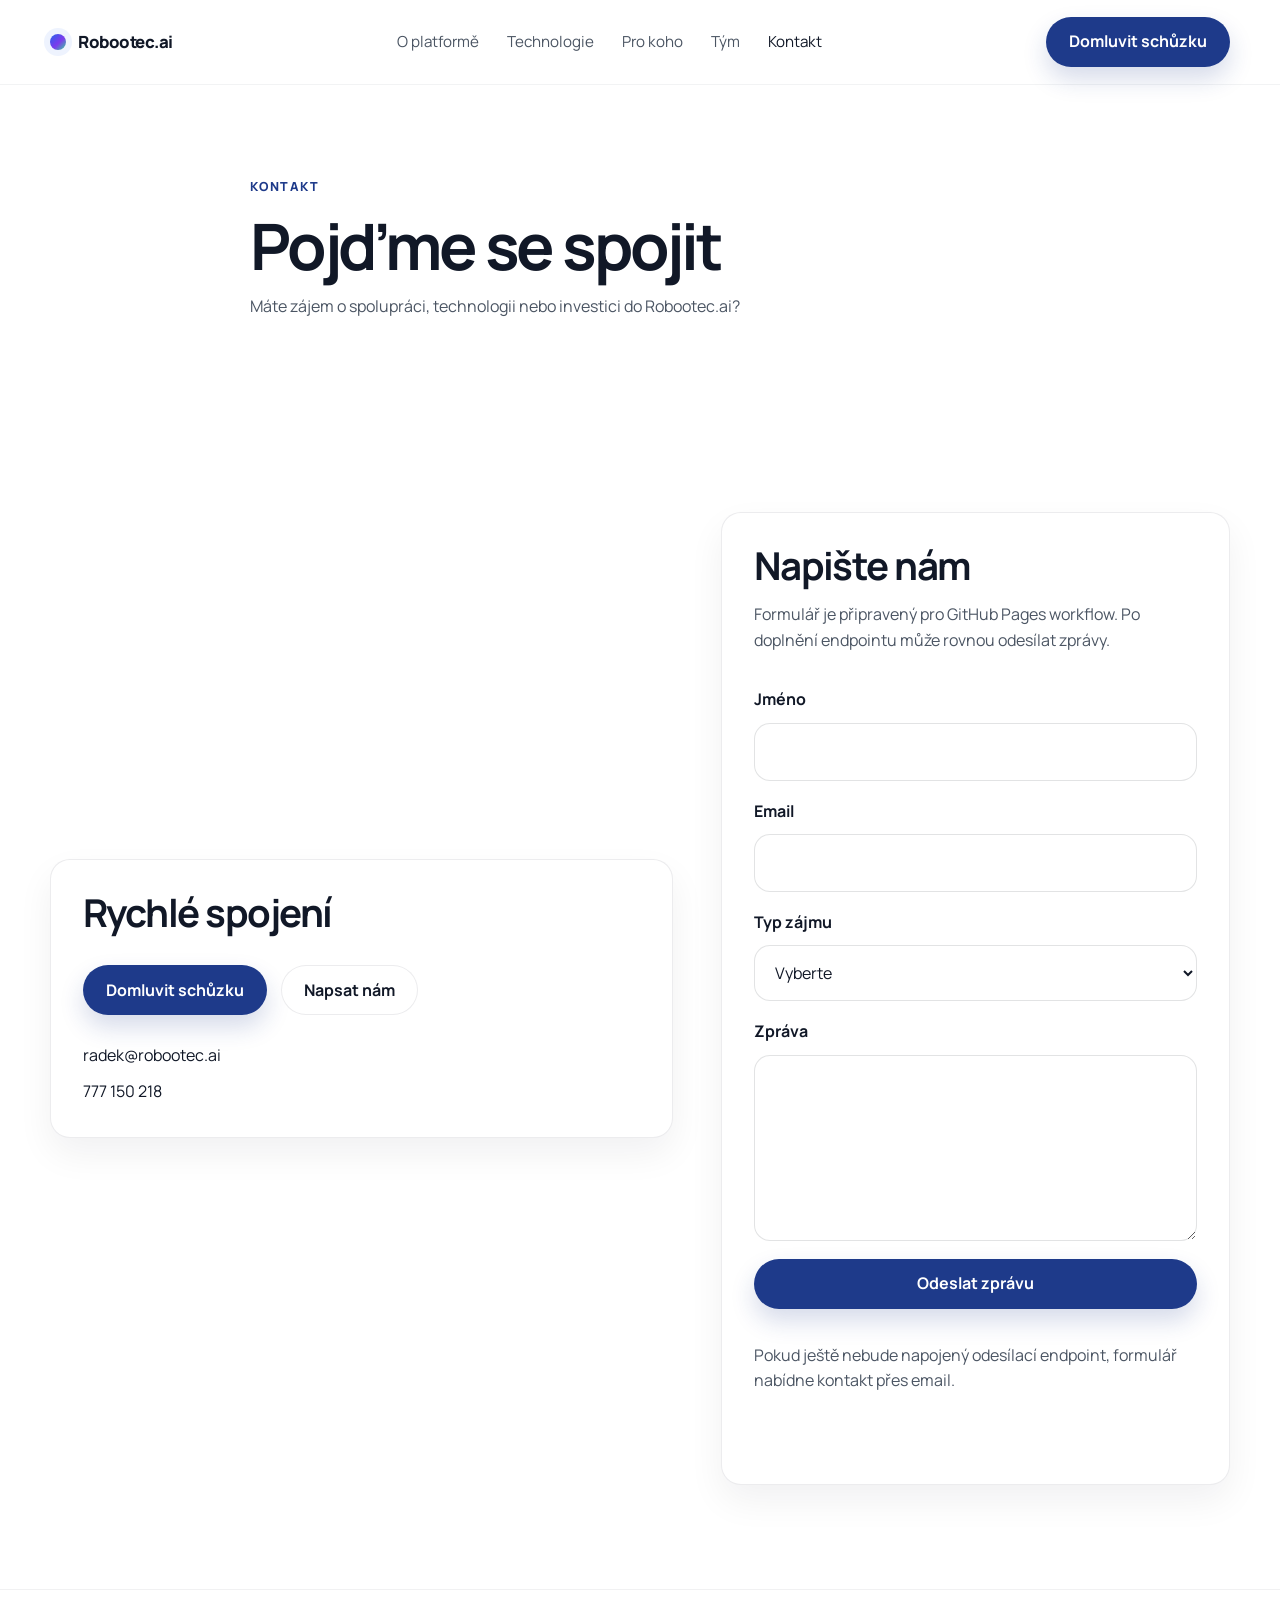
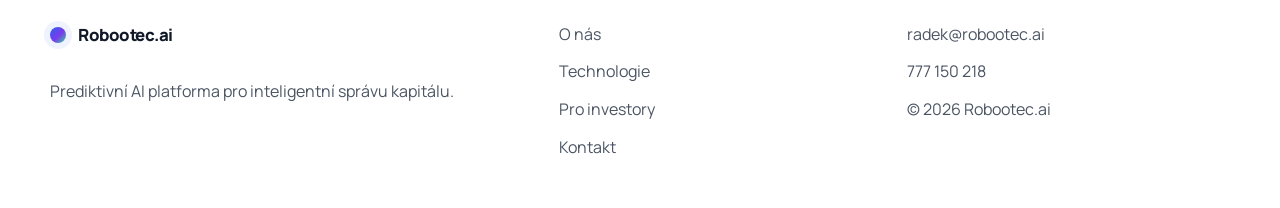
==== kontakt.html @ faa9455d "Build initial Robootec.ai static website" ====
<!doctype html>
<html lang="cs">
<head>
  <meta charset="utf-8">
  <meta name="viewport" content="width=device-width, initial-scale=1">
  <title>Kontakt | Robootec.ai</title>
  <meta name="description" content="Spojte se s týmem Robootec.ai ohledně spolupráce, technologie nebo investiční příležitosti.">
  <link rel="preconnect" href="https://fonts.googleapis.com">
  <link rel="preconnect" href="https://fonts.gstatic.com" crossorigin>
  <link href="https://fonts.googleapis.com/css2?family=Manrope:wght@400;500;600;700;800&display=swap" rel="stylesheet">
  <link rel="stylesheet" href="styles.css">
</head>
<body data-page="contact">
  <header class="site-header">
    <div class="container nav-shell">
      <a class="logo" href="index.html" aria-label="Robootec.ai domů">
        <span class="logo-mark"></span>
        <span class="logo-text">Robootec.ai</span>
      </a>
      <button class="nav-toggle" type="button" aria-expanded="false" aria-controls="site-nav">
        <span></span>
        <span></span>
      </button>
      <nav id="site-nav" class="site-nav">
        <a href="index.html#platforma">O platformě</a>
        <a href="technologie.html">Technologie</a>
        <a href="index.html#pro-koho">Pro koho</a>
        <a href="o-nas.html">Tým</a>
        <a href="kontakt.html">Kontakt</a>
      </nav>
      <a class="button button-primary nav-cta" href="kontakt.html">Domluvit schůzku</a>
    </div>
  </header>

  <main>
    <section class="page-hero section">
      <div class="container narrow reveal">
        <span class="eyebrow">Kontakt</span>
        <h1>Pojďme se spojit</h1>
        <p>Máte zájem o spolupráci, technologii nebo investici do Robootec.ai?</p>
      </div>
    </section>

    <section class="section">
      <div class="container contact-layout">
        <div class="contact-side reveal">
          <div class="contact-panel">
            <h2>Rychlé spojení</h2>
            <div class="contact-actions">
              <a class="button button-primary" href="https://calendly.com" target="_blank" rel="noreferrer">Domluvit schůzku</a>
              <a class="button button-secondary" href="#contact-form">Napsat nám</a>
            </div>
            <div class="contact-details">
              <a href="mailto:radek@robootec.ai">radek@robootec.ai</a>
              <a href="tel:+420777150218">777 150 218</a>
            </div>
          </div>
        </div>
        <div class="contact-form-wrap reveal reveal-delay-1">
          <form id="contact-form" class="contact-form" data-form-endpoint="" novalidate>
            <div class="form-header">
              <h2>Napište nám</h2>
              <p>Formulář je připravený pro GitHub Pages workflow. Po doplnění endpointu může rovnou odesílat zprávy.</p>
            </div>
            <label>
              <span>Jméno</span>
              <input type="text" name="name" autocomplete="name" required>
            </label>
            <label>
              <span>Email</span>
              <input type="email" name="email" autocomplete="email" required>
            </label>
            <label>
              <span>Typ zájmu</span>
              <select name="interest" required>
                <option value="">Vyberte</option>
                <option>Investor</option>
                <option>Partnerství</option>
                <option>Technologie</option>
                <option>Jiné</option>
              </select>
            </label>
            <label>
              <span>Zpráva</span>
              <textarea name="message" rows="6" required></textarea>
            </label>
            <button class="button button-primary button-full" type="submit">Odeslat zprávu</button>
            <p class="form-note">Pokud ještě nebude napojený odesílací endpoint, formulář nabídne kontakt přes email.</p>
            <p class="form-status" aria-live="polite"></p>
          </form>
        </div>
      </div>
    </section>
  </main>

  <footer class="site-footer">
    <div class="container footer-shell">
      <div>
        <a class="logo footer-logo" href="index.html">
          <span class="logo-mark"></span>
          <span class="logo-text">Robootec.ai</span>
        </a>
        <p class="footer-copy">Prediktivní AI platforma pro inteligentní správu kapitálu.</p>
      </div>
      <div class="footer-links">
        <a href="o-nas.html">O nás</a>
        <a href="technologie.html">Technologie</a>
        <a href="pro-investory.html">Pro investory</a>
        <a href="kontakt.html">Kontakt</a>
      </div>
      <div class="footer-contact">
        <a href="mailto:radek@robootec.ai">radek@robootec.ai</a>
        <a href="tel:+420777150218">777 150 218</a>
        <span>&copy; 2026 Robootec.ai</span>
      </div>
    </div>
  </footer>

  <script src="script.js"></script>
</body>
</html>
---- styles.css ----
:root {
  --background: #ffffff;
  --surface: #f5f7fa;
  --surface-strong: #eef2ff;
  --text: #111827;
  --muted: #4b5563;
  --line: rgba(17, 24, 39, 0.08);
  --line-strong: rgba(30, 58, 138, 0.18);
  --primary: #1e3a8a;
  --accent: linear-gradient(135deg, #2563eb 0%, #7c3aed 55%, #34d399 100%);
  --shadow-soft: 0 24px 60px rgba(15, 23, 42, 0.08);
  --shadow-card: 0 16px 36px rgba(15, 23, 42, 0.06);
  --radius-lg: 28px;
  --radius-md: 20px;
  --radius-sm: 14px;
  --container: 1180px;
  --nav-height: 84px;
}

*,
*::before,
*::after {
  box-sizing: border-box;
}

html {
  scroll-behavior: smooth;
}

body {
  margin: 0;
  font-family: "Manrope", sans-serif;
  color: var(--text);
  background: var(--background);
  line-height: 1.6;
}

img {
  max-width: 100%;
  display: block;
}

a {
  color: inherit;
  text-decoration: none;
}

button,
input,
select,
textarea {
  font: inherit;
}

main {
  overflow: clip;
}

.container {
  width: min(calc(100% - 40px), var(--container));
  margin: 0 auto;
}

.narrow {
  max-width: 780px;
}

.section {
  padding: 104px 0;
}

.section-muted {
  background: var(--surface);
}

.section-lined {
  position: relative;
}

.section-lined::before {
  content: "";
  position: absolute;
  inset: 48px 0 auto;
  height: 1px;
  background: linear-gradient(90deg, transparent, rgba(37, 99, 235, 0.2), transparent);
}

.site-header {
  position: sticky;
  top: 0;
  z-index: 40;
  background: rgba(255, 255, 255, 0.9);
  backdrop-filter: blur(14px);
  border-bottom: 1px solid rgba(17, 24, 39, 0.05);
}

.nav-shell {
  min-height: var(--nav-height);
  display: flex;
  align-items: center;
  justify-content: space-between;
  gap: 24px;
}

.logo {
  display: inline-flex;
  align-items: center;
  gap: 12px;
  font-weight: 800;
  letter-spacing: -0.03em;
}

.logo-mark {
  width: 16px;
  height: 16px;
  border-radius: 999px;
  background: var(--accent);
  box-shadow: 0 0 0 6px rgba(37, 99, 235, 0.08);
}

.logo-text {
  font-size: 1.05rem;
}

.site-nav {
  display: flex;
  align-items: center;
  gap: 28px;
}

.site-nav a {
  font-size: 0.95rem;
  color: var(--muted);
  transition: color 180ms ease;
}

.site-nav a:hover,
.site-nav a:focus-visible,
body[data-page="about"] .site-nav a[href="o-nas.html"],
body[data-page="technology"] .site-nav a[href="technologie.html"],
body[data-page="contact"] .site-nav a[href="kontakt.html"] {
  color: var(--text);
}

.nav-toggle {
  display: none;
  width: 48px;
  height: 48px;
  border: 1px solid var(--line);
  border-radius: 16px;
  background: #fff;
  padding: 0;
}

.nav-toggle span {
  display: block;
  width: 18px;
  height: 2px;
  margin: 6px auto;
  background: var(--text);
  transition: transform 180ms ease;
}

.button {
  display: inline-flex;
  align-items: center;
  justify-content: center;
  gap: 10px;
  min-height: 50px;
  padding: 0 22px;
  border-radius: 999px;
  border: 1px solid transparent;
  font-weight: 700;
  transition: transform 180ms ease, box-shadow 180ms ease, border-color 180ms ease;
}

.button:hover,
.button:focus-visible {
  transform: translateY(-1px);
}

.button-primary {
  color: #fff;
  background: var(--primary);
  box-shadow: 0 12px 24px rgba(30, 58, 138, 0.18);
}

.button-secondary {
  color: var(--text);
  background: #fff;
  border-color: var(--line);
}

.button-full {
  width: 100%;
}

.eyebrow {
  display: inline-block;
  margin-bottom: 16px;
  font-size: 0.78rem;
  font-weight: 800;
  letter-spacing: 0.12em;
  text-transform: uppercase;
  color: var(--primary);
}

.hero {
  padding-top: 72px;
}

.hero-grid,
.validation-grid,
.contact-layout {
  display: grid;
  grid-template-columns: 1.1fr 0.9fr;
  gap: 48px;
  align-items: center;
}

.hero h1,
.page-hero h1 {
  margin: 0;
  font-size: clamp(2.8rem, 5vw, 5.1rem);
  line-height: 1.02;
  letter-spacing: -0.05em;
}

.hero-text,
.page-hero p,
.section-heading p,
.footer-copy,
.cta-panel p,
.info-card p,
.pillar-card p,
.phase-card p,
.segment-card p,
.team-card p,
.story-card p,
.tech-layer p,
.contact-panel p,
.form-header p,
.form-note,
.disclaimer {
  color: var(--muted);
}

.hero-actions,
.cta-actions,
.contact-actions {
  display: flex;
  flex-wrap: wrap;
  gap: 14px;
  margin-top: 32px;
}

.hero-metrics {
  display: grid;
  grid-template-columns: repeat(3, minmax(0, 1fr));
  gap: 16px;
  margin-top: 40px;
}

.metric-card,
.info-card,
.pillar-card,
.phase-card,
.segment-card,
.team-card,
.story-card,
.tech-layer,
.contact-panel,
.contact-form,
.validation-card {
  background: #fff;
  border: 1px solid var(--line);
  border-radius: var(--radius-md);
  box-shadow: var(--shadow-card);
}

.metric-card {
  padding: 20px;
}

.metric-value {
  display: block;
  font-size: 1.8rem;
  font-weight: 800;
  letter-spacing: -0.04em;
}

.metric-label,
.label {
  font-size: 0.9rem;
  color: var(--muted);
}

.hero-visual {
  position: relative;
  min-height: 520px;
}

.dashboard-card {
  position: absolute;
  border-radius: 32px;
  background: #fff;
  border: 1px solid rgba(30, 58, 138, 0.12);
  box-shadow: var(--shadow-soft);
}

.dashboard-card-main {
  inset: 26px 90px 40px 0;
  padding: 28px;
}

.dashboard-card-side {
  right: 0;
  bottom: 22px;
  width: 230px;
  padding: 24px;
}

.dashboard-header,
.dashboard-stats {
  display: flex;
  justify-content: space-between;
  gap: 12px;
  align-items: center;
}

.dashboard-stats {
  margin-top: 24px;
}

.chip {
  display: inline-flex;
  padding: 8px 12px;
  border-radius: 999px;
  background: var(--surface);
  color: var(--muted);
  font-size: 0.8rem;
  font-weight: 700;
}

.chip-accent {
  background: rgba(37, 99, 235, 0.1);
  color: var(--primary);
}

.chart-shell,
.mini-chart {
  position: relative;
  margin-top: 28px;
  height: 260px;
  border-radius: 24px;
  background:
    linear-gradient(180deg, rgba(124, 58, 237, 0.08), rgba(255, 255, 255, 0)),
    #f8fafc;
  overflow: hidden;
}

.chart-grid,
.mini-chart::before {
  position: absolute;
  inset: 0;
  background-image:
    linear-gradient(rgba(17, 24, 39, 0.04) 1px, transparent 1px),
    linear-gradient(90deg, rgba(17, 24, 39, 0.04) 1px, transparent 1px);
  background-size: 100% 25%, 16.66% 100%;
  content: "";
}

.chart-line,
.mini-chart-line {
  position: absolute;
  left: 7%;
  right: 6%;
  bottom: 22%;
  height: 3px;
  background: linear-gradient(90deg, #2563eb 0%, #7c3aed 60%, #34d399 100%);
  transform: skewY(-14deg);
  border-radius: 999px;
  box-shadow: 0 0 0 6px rgba(124, 58, 237, 0.06);
}

.mini-stack,
.feature-list {
  margin: 18px 0 0;
  padding-left: 18px;
  color: var(--muted);
}

.section-heading {
  max-width: 760px;
  margin-bottom: 42px;
}

.section-heading h2,
.cta-panel h2,
.tech-layer h2,
.story-card h2,
.contact-panel h2,
.form-header h2 {
  margin: 0 0 14px;
  font-size: clamp(2rem, 3vw, 3.1rem);
  line-height: 1.08;
  letter-spacing: -0.04em;
}

.card-grid {
  display: grid;
  gap: 20px;
}

.card-grid-four {
  grid-template-columns: repeat(4, minmax(0, 1fr));
}

.card-grid-two,
.phase-grid,
.investor-grid {
  grid-template-columns: repeat(2, minmax(0, 1fr));
  display: grid;
  gap: 20px;
}

.phase-grid {
  grid-template-columns: repeat(3, minmax(0, 1fr));
}

.info-card,
.pillar-card,
.phase-card,
.segment-card,
.team-card,
.story-card,
.tech-layer {
  padding: 28px;
}

.icon-badge,
.phase-label,
.story-year {
  display: inline-flex;
  align-items: center;
  justify-content: center;
  min-width: 52px;
  min-height: 32px;
  padding: 0 14px;
  border-radius: 999px;
  background: rgba(30, 58, 138, 0.08);
  color: var(--primary);
  font-weight: 800;
  font-size: 0.82rem;
}

.split-section {
  display: grid;
  gap: 30px;
}

.pillar-grid,
.team-grid {
  display: grid;
  gap: 20px;
}

.pillar-grid {
  grid-template-columns: repeat(2, minmax(0, 1fr));
}

.timeline {
  display: grid;
  grid-template-columns: repeat(3, minmax(0, 1fr));
  gap: 24px;
}

.timeline-step {
  position: relative;
  padding: 30px 28px 28px;
  background: #fff;
  border: 1px solid var(--line);
  border-radius: var(--radius-md);
  box-shadow: var(--shadow-card);
}

.timeline-step::before {
  content: "";
  position: absolute;
  top: -13px;
  left: 28px;
  width: 64px;
  height: 2px;
  background: linear-gradient(90deg, #2563eb, #7c3aed);
}

.timeline-index {
  display: inline-flex;
  width: 42px;
  height: 42px;
  align-items: center;
  justify-content: center;
  border-radius: 50%;
  background: rgba(37, 99, 235, 0.1);
  color: var(--primary);
  font-weight: 800;
}

.validation-card {
  padding: 28px;
}

.mini-chart-meta {
  display: flex;
  gap: 24px;
  margin-top: 24px;
}

.avatar-placeholder {
  display: inline-flex;
  align-items: center;
  justify-content: center;
  width: 62px;
  height: 62px;
  border-radius: 20px;
  background: linear-gradient(135deg, rgba(37, 99, 235, 0.12), rgba(124, 58, 237, 0.12));
  color: var(--primary);
  font-weight: 800;
  letter-spacing: -0.03em;
}

.team-grid {
  grid-template-columns: repeat(3, minmax(0, 1fr));
}

.cta-panel {
  display: flex;
  justify-content: space-between;
  gap: 24px;
  align-items: center;
  padding: 40px;
  border-radius: 32px;
  border: 1px solid rgba(37, 99, 235, 0.12);
  background:
    radial-gradient(circle at top right, rgba(124, 58, 237, 0.12), transparent 35%),
    radial-gradient(circle at bottom left, rgba(52, 211, 153, 0.12), transparent 25%),
    #fff;
  box-shadow: var(--shadow-soft);
}

.page-hero {
  padding-top: 88px;
  padding-bottom: 72px;
}

.story-grid,
.technology-stack {
  display: grid;
  gap: 22px;
}

.contact-panel,
.contact-form {
  padding: 32px;
}

.contact-details {
  display: grid;
  gap: 10px;
  margin-top: 28px;
}

.contact-form {
  display: grid;
  gap: 18px;
}

.contact-form label {
  display: grid;
  gap: 10px;
}

.contact-form span {
  font-weight: 700;
}

.contact-form input,
.contact-form select,
.contact-form textarea {
  width: 100%;
  padding: 15px 16px;
  border-radius: 16px;
  border: 1px solid rgba(17, 24, 39, 0.12);
  background: #fff;
  color: var(--text);
}

.contact-form input:focus,
.contact-form select:focus,
.contact-form textarea:focus {
  outline: none;
  border-color: rgba(37, 99, 235, 0.4);
  box-shadow: 0 0 0 4px rgba(37, 99, 235, 0.08);
}

.form-status {
  min-height: 24px;
  margin: 0;
  font-size: 0.95rem;
}

.site-footer {
  padding: 32px 0 48px;
  border-top: 1px solid rgba(17, 24, 39, 0.06);
}

.footer-shell {
  display: grid;
  grid-template-columns: 1.2fr 0.8fr 0.8fr;
  gap: 24px;
  align-items: start;
}

.footer-links,
.footer-contact {
  display: grid;
  gap: 12px;
  color: var(--muted);
}

.footer-logo {
  margin-bottom: 14px;
}

.reveal {
  opacity: 0;
  transform: translateY(18px);
  transition: opacity 700ms ease, transform 700ms ease;
}

.reveal.in-view {
  opacity: 1;
  transform: translateY(0);
}

.reveal-delay-1 {
  transition-delay: 120ms;
}

.reveal-delay-2 {
  transition-delay: 220ms;
}

.reveal-delay-3 {
  transition-delay: 320ms;
}

@media (max-width: 1080px) {
  .hero-grid,
  .validation-grid,
  .contact-layout,
  .footer-shell,
  .cta-panel {
    grid-template-columns: 1fr;
  }

  .card-grid-four,
  .team-grid,
  .timeline,
  .phase-grid {
    grid-template-columns: repeat(2, minmax(0, 1fr));
  }

  .hero-visual {
    min-height: 440px;
  }

  .dashboard-card-main {
    inset: 20px 60px 30px 0;
  }
}

@media (max-width: 860px) {
  .site-nav,
  .nav-cta {
    display: none;
  }

  .nav-toggle {
    display: inline-block;
  }

  .site-nav.is-open {
    position: absolute;
    top: calc(100% + 10px);
    left: 20px;
    right: 20px;
    display: grid;
    gap: 14px;
    padding: 18px;
    background: rgba(255, 255, 255, 0.98);
    border: 1px solid var(--line);
    border-radius: 20px;
    box-shadow: var(--shadow-card);
  }

  .hero-metrics,
  .card-grid-two,
  .pillar-grid,
  .investor-grid {
    grid-template-columns: 1fr;
  }

  .section {
    padding: 84px 0;
  }

  .hero {
    padding-top: 46px;
  }
}

@media (max-width: 640px) {
  .container {
    width: min(calc(100% - 28px), var(--container));
  }

  .card-grid-four,
  .team-grid,
  .timeline,
  .phase-grid {
    grid-template-columns: 1fr;
  }

  .dashboard-card-main,
  .dashboard-card-side {
    position: relative;
    inset: auto;
    width: 100%;
  }

  .hero-visual {
    display: grid;
    gap: 18px;
    min-height: auto;
  }

  .dashboard-card-main {
    padding: 22px;
  }

  .chart-shell,
  .mini-chart {
    height: 220px;
  }

  .site-header {
    backdrop-filter: blur(10px);
  }

  .page-hero,
  .hero {
    padding-top: 30px;
  }
}
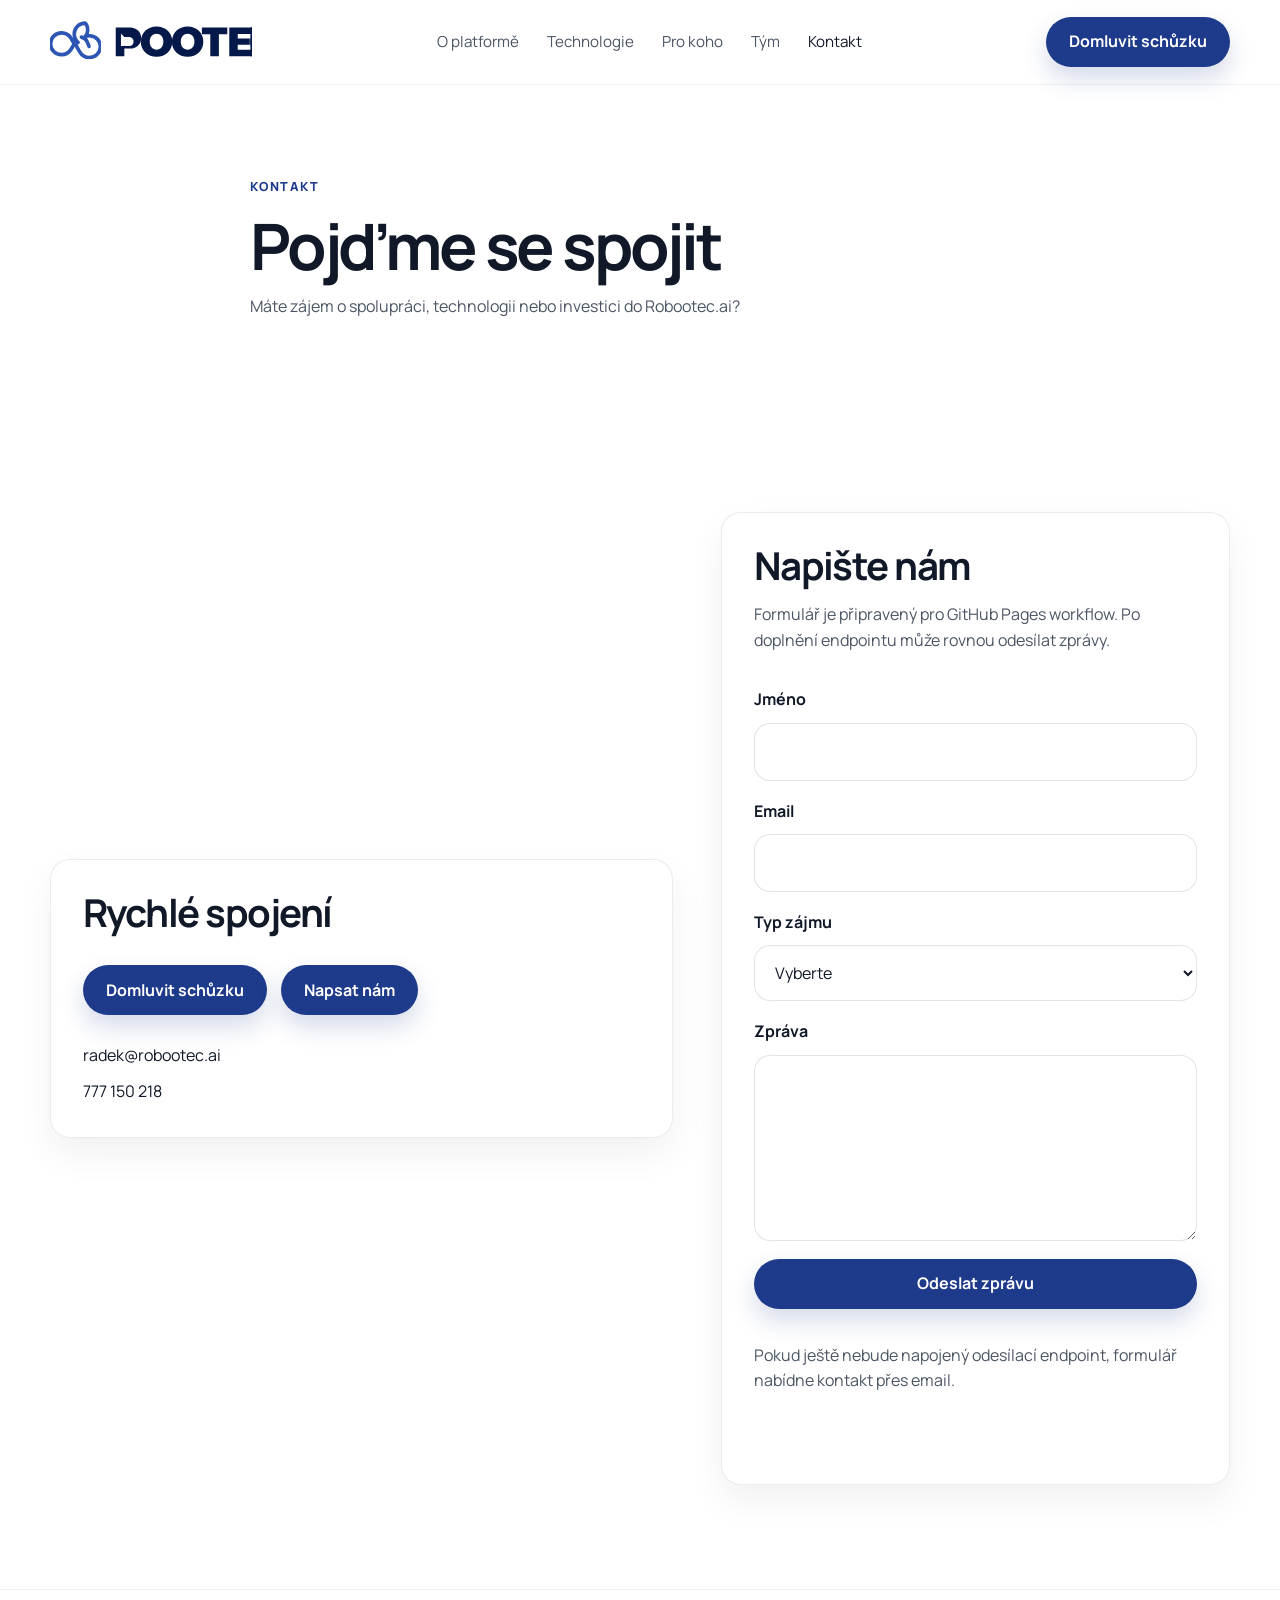
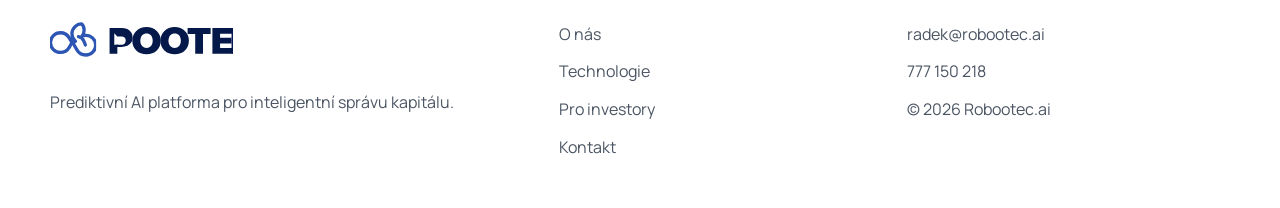
==== commit dad2a650: "Add Robootec logo and unify CTA buttons" ====
--- a/kontakt.html
+++ b/kontakt.html
@@ -14,8 +14,7 @@
   <header class="site-header">
     <div class="container nav-shell">
       <a class="logo" href="index.html" aria-label="Robootec.ai domů">
-        <span class="logo-mark"></span>
-        <span class="logo-text">Robootec.ai</span>
+        <img class="logo-image" src="assets/logo-robootec.svg" alt="Robootec.ai logo">
       </a>
       <button class="nav-toggle" type="button" aria-expanded="false" aria-controls="site-nav">
         <span></span>
@@ -97,8 +96,7 @@
     <div class="container footer-shell">
       <div>
         <a class="logo footer-logo" href="index.html">
-          <span class="logo-mark"></span>
-          <span class="logo-text">Robootec.ai</span>
+          <img class="logo-image logo-image-footer" src="assets/logo-robootec.svg" alt="Robootec.ai logo">
         </a>
         <p class="footer-copy">Prediktivní AI platforma pro inteligentní správu kapitálu.</p>
       </div>
--- a/styles.css
+++ b/styles.css
@@ -105,21 +105,16 @@
 .logo {
   display: inline-flex;
   align-items: center;
-  gap: 12px;
-  font-weight: 800;
-  letter-spacing: -0.03em;
-}
-
-.logo-mark {
-  width: 16px;
-  height: 16px;
-  border-radius: 999px;
-  background: var(--accent);
-  box-shadow: 0 0 0 6px rgba(37, 99, 235, 0.08);
-}
-
-.logo-text {
-  font-size: 1.05rem;
+  flex-shrink: 0;
+}
+
+.logo-image {
+  width: auto;
+  height: 42px;
+}
+
+.logo-image-footer {
+  height: 38px;
 }
 
 .site-nav {
@@ -186,9 +181,9 @@
 }
 
 .button-secondary {
-  color: var(--text);
-  background: #fff;
-  border-color: var(--line);
+  color: #fff;
+  background: var(--primary);
+  box-shadow: 0 12px 24px rgba(30, 58, 138, 0.18);
 }
 
 .button-full {
@@ -711,6 +706,10 @@
     grid-template-columns: 1fr;
   }
 
+  .logo-image {
+    height: 34px;
+  }
+
   .section {
     padding: 84px 0;
   }
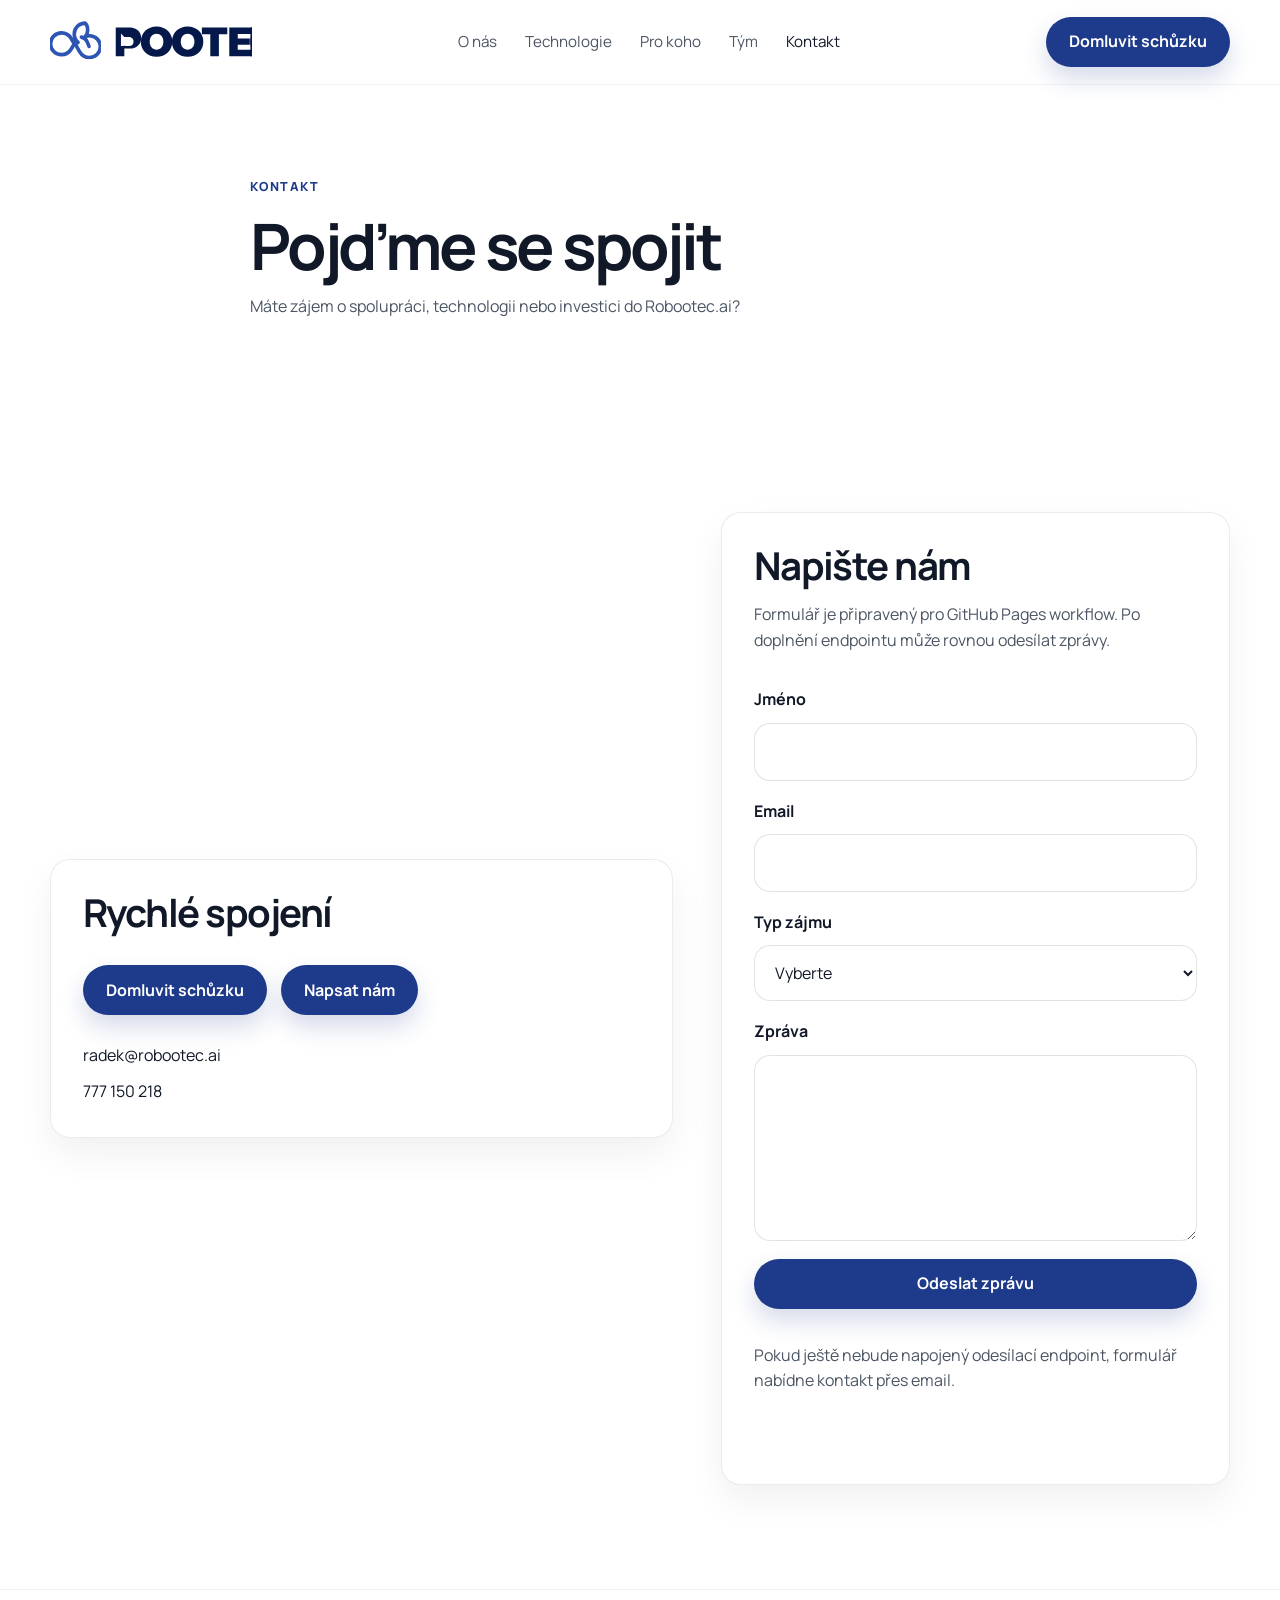
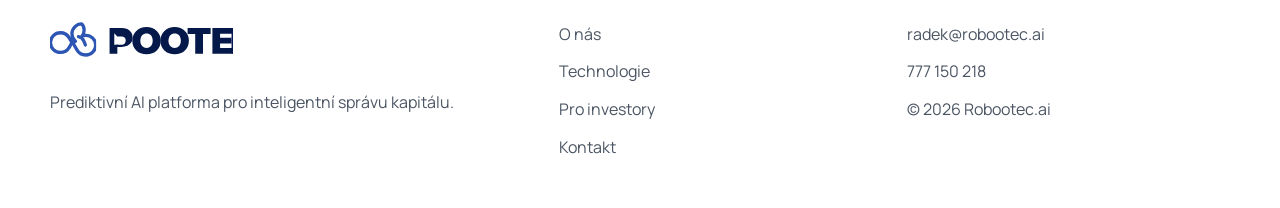
==== commit c4589ae4: "Fix main navigation labels" ====
--- a/kontakt.html
+++ b/kontakt.html
@@ -21,7 +21,7 @@
         <span></span>
       </button>
       <nav id="site-nav" class="site-nav">
-        <a href="index.html#platforma">O platformě</a>
+        <a href="o-nas.html">O nás</a>
         <a href="technologie.html">Technologie</a>
         <a href="index.html#pro-koho">Pro koho</a>
         <a href="o-nas.html">Tým</a>
--- a/styles.css
+++ b/styles.css
@@ -186,6 +186,18 @@
   box-shadow: 0 12px 24px rgba(30, 58, 138, 0.18);
 }
 
+.hero-button-primary {
+  background: linear-gradient(135deg, #2563eb 0%, #4f46e5 52%, #7c3aed 100%);
+  box-shadow: 0 16px 30px rgba(79, 70, 229, 0.26);
+}
+
+.hero-button-secondary {
+  color: #3456c5;
+  background: linear-gradient(180deg, rgba(255, 255, 255, 0.98), rgba(241, 245, 255, 0.96));
+  border-color: rgba(79, 70, 229, 0.16);
+  box-shadow: 0 12px 26px rgba(37, 99, 235, 0.1);
+}
+
 .button-full {
   width: 100%;
 }
@@ -198,6 +210,15 @@
   letter-spacing: 0.12em;
   text-transform: uppercase;
   color: var(--primary);
+}
+
+.eyebrow-pill {
+  padding: 10px 16px;
+  border-radius: 999px;
+  background: linear-gradient(135deg, #2563eb 0%, #7c3aed 100%);
+  border: 1px solid rgba(92, 78, 216, 0.28);
+  color: #ffffff;
+  box-shadow: 0 14px 28px rgba(99, 102, 241, 0.22);
 }
 
 .hero {
@@ -308,6 +329,49 @@
   padding: 28px;
 }
 
+.problem-card {
+  display: flex;
+  flex-direction: column;
+  gap: 16px;
+  align-items: center;
+  text-align: center;
+}
+
+.problem-card h3 {
+  margin: 0;
+  font-size: 1rem;
+  line-height: 1.2;
+  letter-spacing: 0.08em;
+  text-transform: uppercase;
+}
+
+.problem-icon {
+  width: 88px;
+  height: 88px;
+  object-fit: contain;
+}
+
+.problem-outcome {
+  display: block;
+  margin-top: 24px;
+  width: 100%;
+  padding: 20px 28px;
+  border-radius: var(--radius-md);
+  border: 1px solid rgba(92, 78, 216, 0.22);
+  background: linear-gradient(135deg, #2563eb 0%, #7c3aed 100%) !important;
+  box-shadow: 0 18px 34px rgba(99, 102, 241, 0.18);
+  overflow: hidden;
+}
+
+.problem-outcome p {
+  margin: 0;
+  color: #ffffff !important;
+  font-size: 0.96rem;
+  font-weight: 700;
+  line-height: 1.5;
+  text-align: center;
+}
+
 .dashboard-card-side {
   right: 0;
   bottom: 22px;
@@ -462,6 +526,102 @@
 
 .pillar-grid {
   grid-template-columns: repeat(2, minmax(0, 1fr));
+  position: relative;
+  gap: 28px;
+  padding-top: 34px;
+}
+
+.pillar-grid::after {
+  content: "";
+  position: absolute;
+  left: 16%;
+  right: 16%;
+  top: 18px;
+  height: 3px;
+  border-radius: 999px;
+  background: linear-gradient(90deg, rgba(37, 99, 235, 0.22), rgba(124, 58, 237, 0.4), rgba(37, 99, 235, 0.22));
+  z-index: 0;
+  pointer-events: none;
+}
+
+.pillar-card {
+  position: relative;
+  z-index: 1;
+  padding-top: 42px;
+  text-align: center;
+}
+
+.pillar-icon {
+  width: 64px;
+  height: 64px;
+  margin: 0 auto 14px;
+  object-fit: contain;
+}
+
+.pillar-step {
+  display: inline-flex;
+  align-items: center;
+  justify-content: center;
+  width: 38px;
+  height: 38px;
+  position: absolute;
+  top: -18px;
+  left: 50%;
+  transform: translateX(-50%);
+  border-radius: 999px;
+  background: linear-gradient(135deg, #2563eb 0%, #7c3aed 100%);
+  color: #fff;
+  font-weight: 800;
+  box-shadow: 0 12px 24px rgba(99, 102, 241, 0.2);
+  border: 4px solid #ffffff;
+}
+
+.pillar-outcome {
+  position: relative;
+  margin-top: 34px;
+  padding: 28px 30px;
+  border-radius: var(--radius-md);
+  border: 1px solid rgba(92, 78, 216, 0.16);
+  background:
+    radial-gradient(circle at top right, rgba(124, 58, 237, 0.16), transparent 35%),
+    radial-gradient(circle at bottom left, rgba(37, 99, 235, 0.14), transparent 30%),
+    #ffffff;
+  box-shadow: var(--shadow-card);
+  text-align: center;
+}
+
+.pillar-outcome::before {
+  content: "";
+  position: absolute;
+  top: -34px;
+  left: 50%;
+  width: 3px;
+  height: 34px;
+  transform: translateX(-50%);
+  border-radius: 999px;
+  background: linear-gradient(180deg, rgba(124, 58, 237, 0.4), rgba(37, 99, 235, 0.18));
+}
+
+.pillar-outcome-label {
+  display: inline-flex;
+  align-items: center;
+  justify-content: center;
+  min-height: 34px;
+  padding: 0 14px;
+  border-radius: 999px;
+  background: linear-gradient(135deg, #2563eb 0%, #7c3aed 100%);
+  color: #fff;
+  font-size: 0.82rem;
+  font-weight: 800;
+  letter-spacing: 0.04em;
+  text-transform: uppercase;
+}
+
+.pillar-outcome p {
+  margin: 16px 0 0;
+  font-size: 1.05rem;
+  font-weight: 700;
+  color: var(--text);
 }
 
 .timeline {
@@ -515,17 +675,44 @@
   display: inline-flex;
   align-items: center;
   justify-content: center;
-  width: 62px;
-  height: 62px;
-  border-radius: 20px;
-  background: linear-gradient(135deg, rgba(37, 99, 235, 0.12), rgba(124, 58, 237, 0.12));
-  color: var(--primary);
+  width: 86px;
+  height: 86px;
+  border-radius: 24px;
+  background: linear-gradient(135deg, rgba(37, 99, 235, 0.14), rgba(124, 58, 237, 0.14));
+  color: #27579b;
   font-weight: 800;
+  font-size: 1.65rem;
   letter-spacing: -0.03em;
+  box-shadow: 0 14px 24px rgba(15, 23, 42, 0.09);
+  border: 1px solid rgba(17, 24, 39, 0.06);
+}
+
+.team-photo {
+  width: 86px;
+  height: 86px;
+  border-radius: 24px;
+  object-fit: cover;
+  object-position: center 22%;
+  filter: grayscale(1) contrast(1.02) brightness(1.04) sepia(0.08) hue-rotate(185deg) saturate(0.8);
+  box-shadow: 0 14px 24px rgba(15, 23, 42, 0.12);
+  border: 1px solid rgba(17, 24, 39, 0.06);
 }
 
 .team-grid {
   grid-template-columns: repeat(3, minmax(0, 1fr));
+}
+
+.team-card {
+  display: flex;
+  flex-direction: column;
+}
+
+.team-card h3 {
+  margin: 18px 0 8px;
+}
+
+.team-card p {
+  margin: 0;
 }
 
 .cta-panel {
@@ -706,6 +893,29 @@
     grid-template-columns: 1fr;
   }
 
+  .pillar-grid::after {
+    display: none;
+  }
+
+  .pillar-card {
+    text-align: left;
+    padding-top: 28px;
+  }
+
+  .pillar-icon {
+    margin: 0 0 18px;
+  }
+
+  .pillar-step {
+    top: -12px;
+    left: 28px;
+    transform: none;
+  }
+
+  .pillar-outcome::before {
+    display: none;
+  }
+
   .logo-image {
     height: 34px;
   }
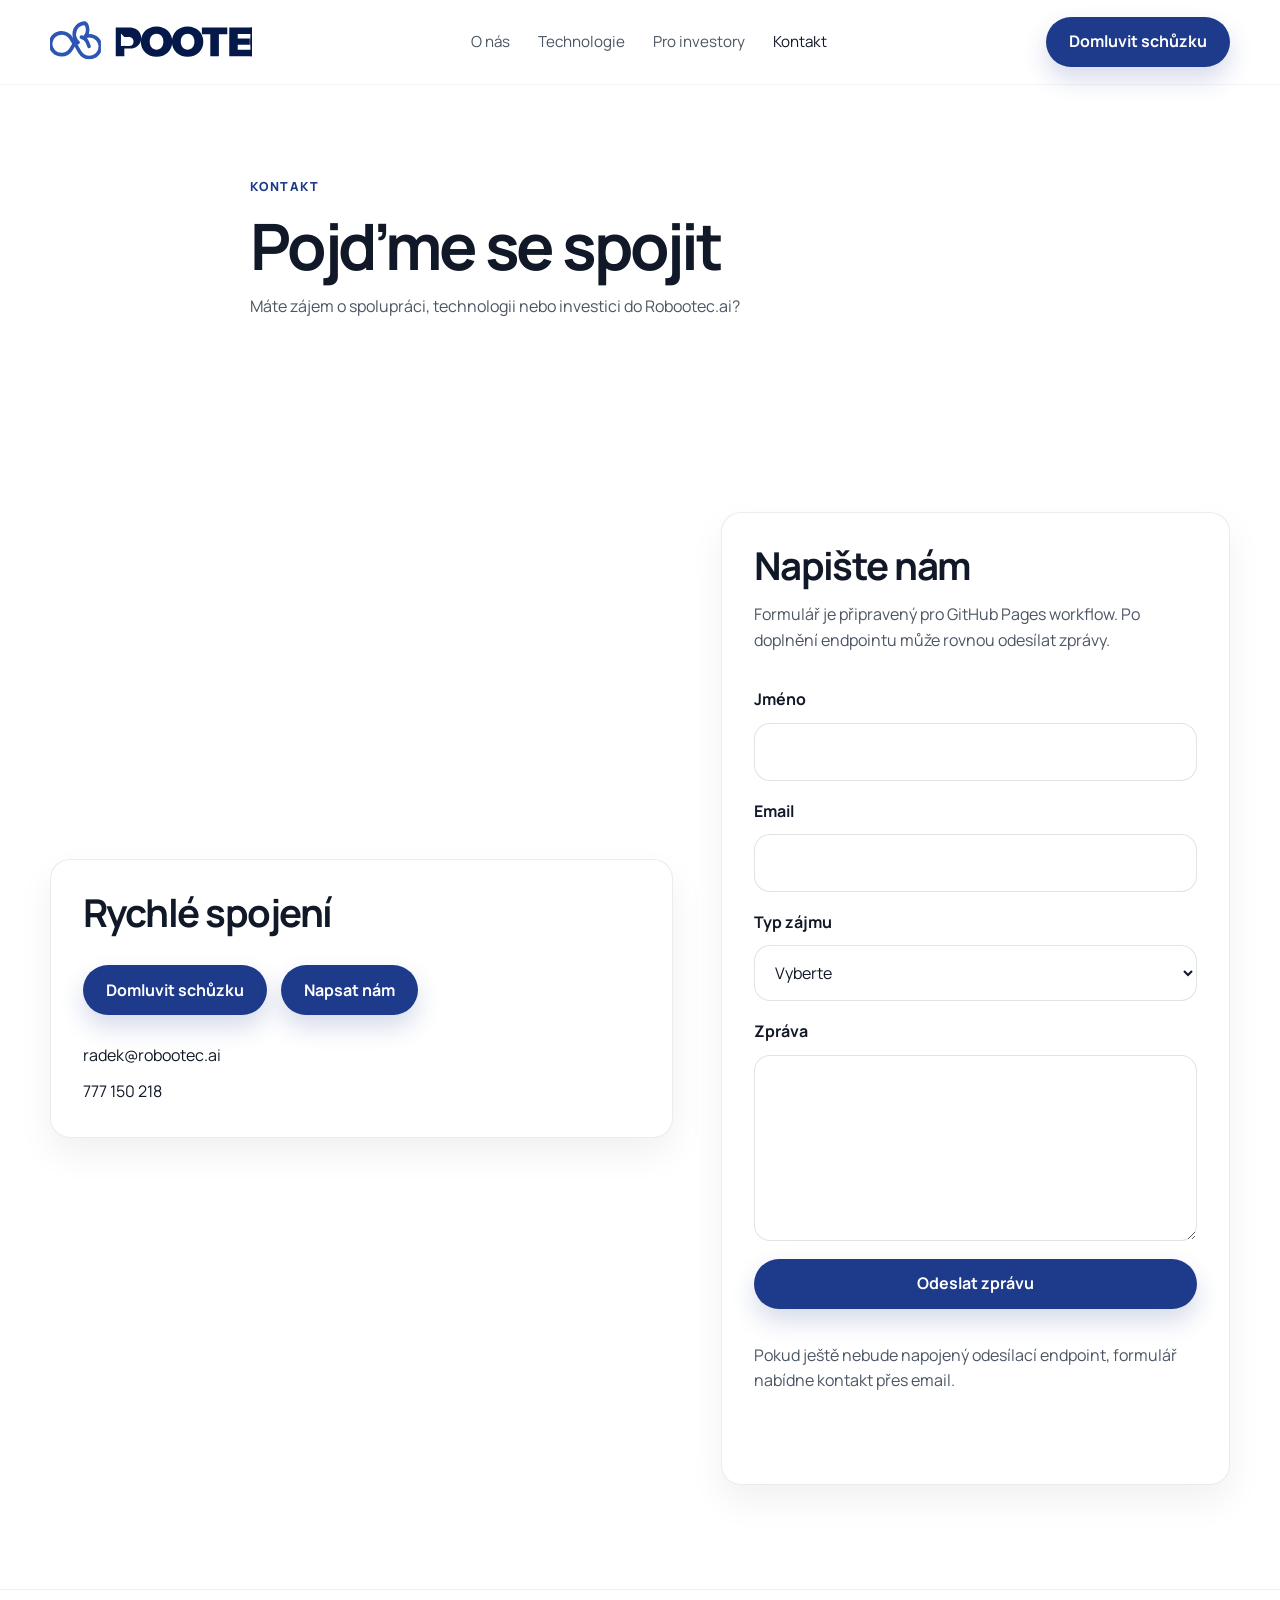
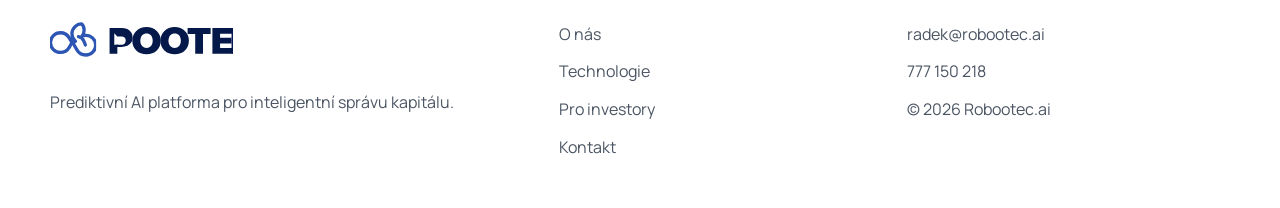
==== commit d00cb896: "Align navigation with final sitemap" ====
--- a/kontakt.html
+++ b/kontakt.html
@@ -23,8 +23,7 @@
       <nav id="site-nav" class="site-nav">
         <a href="o-nas.html">O nás</a>
         <a href="technologie.html">Technologie</a>
-        <a href="index.html#pro-koho">Pro koho</a>
-        <a href="o-nas.html">Tým</a>
+        <a href="pro-investory.html">Pro investory</a>
         <a href="kontakt.html">Kontakt</a>
       </nav>
       <a class="button button-primary nav-cta" href="kontakt.html">Domluvit schůzku</a>
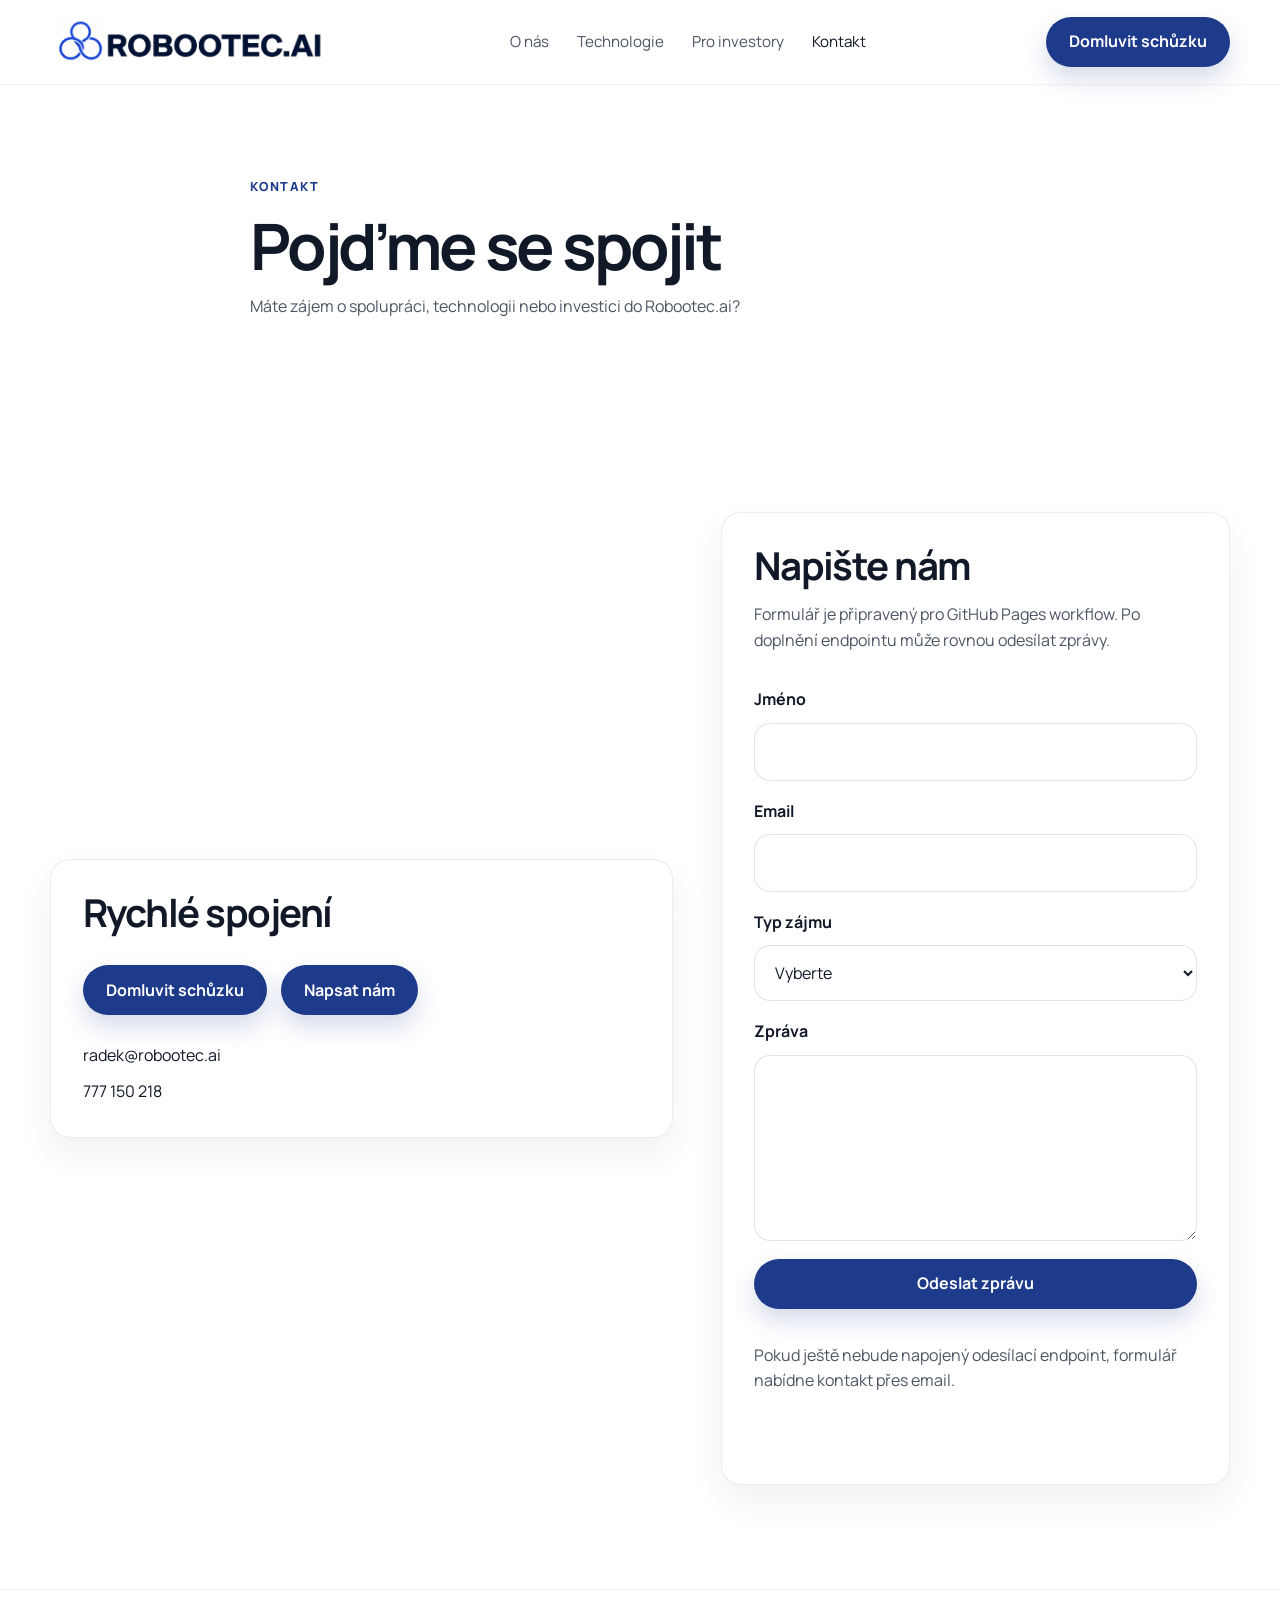
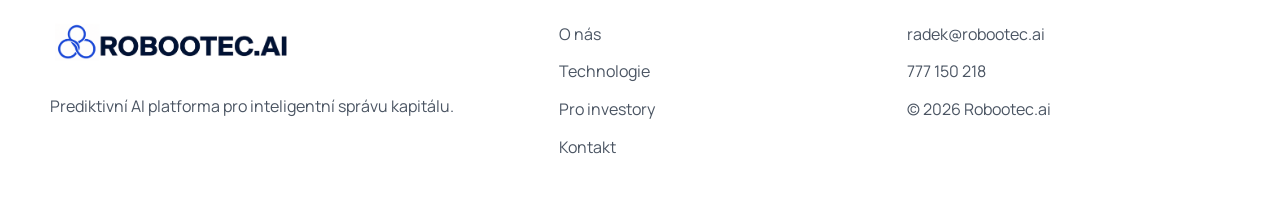
==== commit cf197273: "Replace site logo image" ====
--- a/kontakt.html
+++ b/kontakt.html
@@ -14,7 +14,7 @@
   <header class="site-header">
     <div class="container nav-shell">
       <a class="logo" href="index.html" aria-label="Robootec.ai domů">
-        <img class="logo-image" src="assets/logo-robootec.svg" alt="Robootec.ai logo">
+        <img class="logo-image" src="assets/logo-robootec.png" alt="Robootec.ai logo">
       </a>
       <button class="nav-toggle" type="button" aria-expanded="false" aria-controls="site-nav">
         <span></span>
@@ -95,7 +95,7 @@
     <div class="container footer-shell">
       <div>
         <a class="logo footer-logo" href="index.html">
-          <img class="logo-image logo-image-footer" src="assets/logo-robootec.svg" alt="Robootec.ai logo">
+          <img class="logo-image logo-image-footer" src="assets/logo-robootec.png" alt="Robootec.ai logo">
         </a>
         <p class="footer-copy">Prediktivní AI platforma pro inteligentní správu kapitálu.</p>
       </div>
--- a/styles.css
+++ b/styles.css
@@ -110,11 +110,11 @@
 
 .logo-image {
   width: auto;
+  height: 48px;
+}
+
+.logo-image-footer {
   height: 42px;
-}
-
-.logo-image-footer {
-  height: 38px;
 }
 
 .site-nav {
@@ -678,13 +678,13 @@
   width: 86px;
   height: 86px;
   border-radius: 24px;
-  background: linear-gradient(135deg, rgba(37, 99, 235, 0.14), rgba(124, 58, 237, 0.14));
-  color: #27579b;
+  background: linear-gradient(135deg, rgba(37, 99, 235, 0.16), rgba(99, 102, 241, 0.18));
+  color: #3258b9;
   font-weight: 800;
   font-size: 1.65rem;
   letter-spacing: -0.03em;
-  box-shadow: 0 14px 24px rgba(15, 23, 42, 0.09);
-  border: 1px solid rgba(17, 24, 39, 0.06);
+  box-shadow: 0 14px 24px rgba(37, 99, 235, 0.12);
+  border: 1px solid rgba(79, 70, 229, 0.08);
 }
 
 .team-photo {
@@ -693,7 +693,7 @@
   border-radius: 24px;
   object-fit: cover;
   object-position: center 22%;
-  filter: grayscale(1) contrast(1.02) brightness(1.04) sepia(0.08) hue-rotate(185deg) saturate(0.8);
+  filter: grayscale(1) sepia(0.16) hue-rotate(182deg) saturate(1.35) brightness(1.02) contrast(1.01);
   box-shadow: 0 14px 24px rgba(15, 23, 42, 0.12);
   border: 1px solid rgba(17, 24, 39, 0.06);
 }
@@ -917,7 +917,7 @@
   }
 
   .logo-image {
-    height: 34px;
+    height: 38px;
   }
 
   .section {
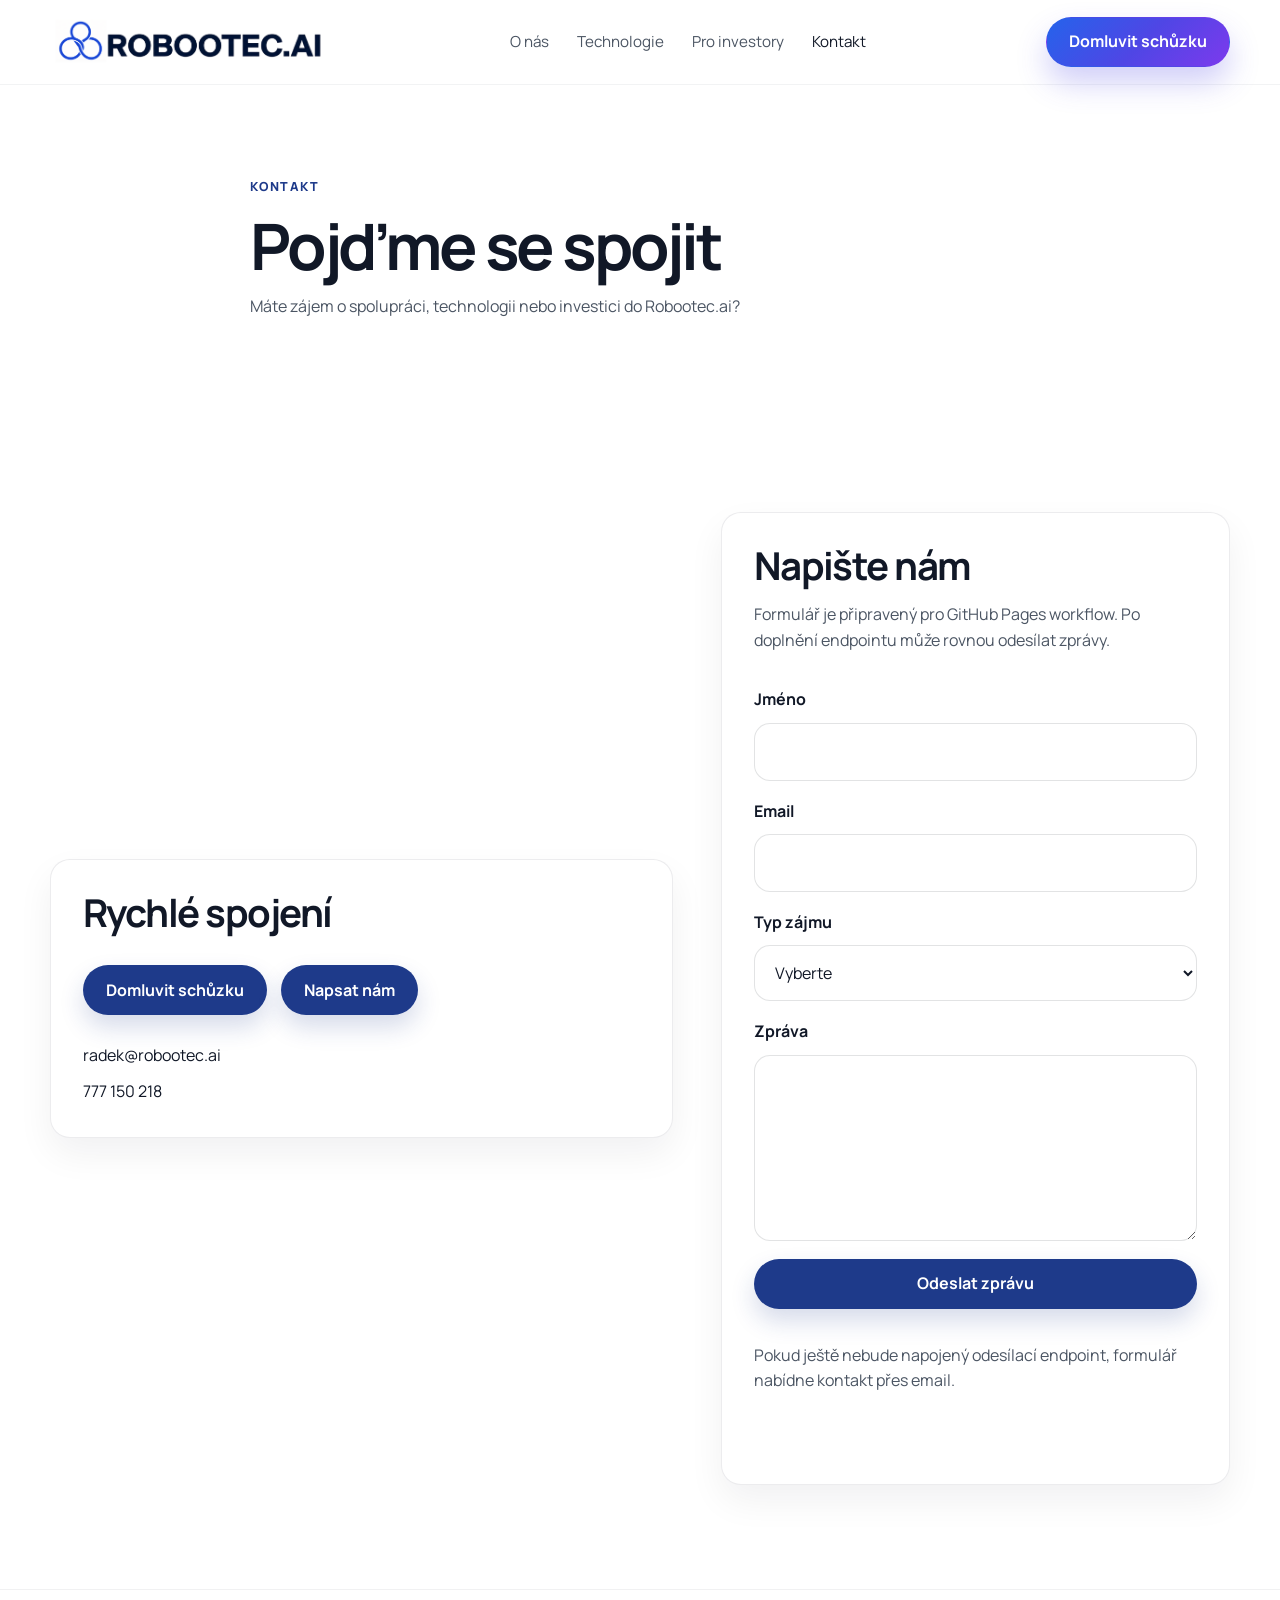
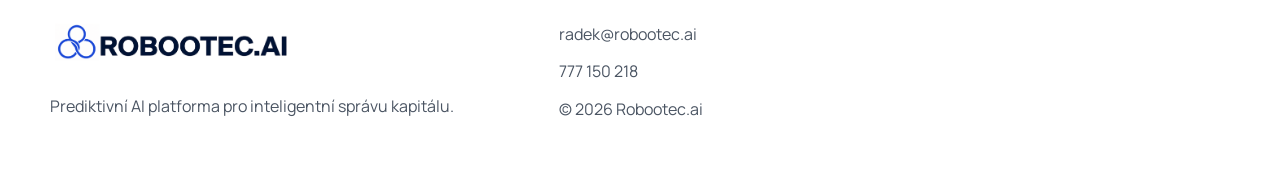
==== commit e7910894: "Remove footer navigation links" ====
--- a/kontakt.html
+++ b/kontakt.html
@@ -99,12 +99,6 @@
         </a>
         <p class="footer-copy">Prediktivní AI platforma pro inteligentní správu kapitálu.</p>
       </div>
-      <div class="footer-links">
-        <a href="o-nas.html">O nás</a>
-        <a href="technologie.html">Technologie</a>
-        <a href="pro-investory.html">Pro investory</a>
-        <a href="kontakt.html">Kontakt</a>
-      </div>
       <div class="footer-contact">
         <a href="mailto:radek@robootec.ai">radek@robootec.ai</a>
         <a href="tel:+420777150218">777 150 218</a>
--- a/styles.css
+++ b/styles.css
@@ -191,6 +191,11 @@
   box-shadow: 0 16px 30px rgba(79, 70, 229, 0.26);
 }
 
+.nav-cta {
+  background: linear-gradient(135deg, #2563eb 0%, #4f46e5 52%, #7c3aed 100%);
+  box-shadow: 0 16px 30px rgba(79, 70, 229, 0.26);
+}
+
 .hero-button-secondary {
   color: #3456c5;
   background: linear-gradient(180deg, rgba(255, 255, 255, 0.98), rgba(241, 245, 255, 0.96));
@@ -270,13 +275,6 @@
   margin-top: 32px;
 }
 
-.hero-metrics {
-  display: grid;
-  grid-template-columns: repeat(3, minmax(0, 1fr));
-  gap: 16px;
-  margin-top: 40px;
-}
-
 .metric-card,
 .info-card,
 .pillar-card,
@@ -294,17 +292,6 @@
   box-shadow: var(--shadow-card);
 }
 
-.metric-card {
-  padding: 20px;
-}
-
-.metric-value {
-  display: block;
-  font-size: 1.8rem;
-  font-weight: 800;
-  letter-spacing: -0.04em;
-}
-
 .metric-label,
 .label {
   font-size: 0.9rem;
@@ -704,11 +691,17 @@
 
 .team-card {
   display: flex;
-  flex-direction: column;
+  flex-direction: row;
+  align-items: center;
+  gap: 18px;
+}
+
+.team-copy {
+  min-width: 0;
 }
 
 .team-card h3 {
-  margin: 18px 0 8px;
+  margin: 0 0 8px;
 }
 
 .team-card p {
@@ -886,7 +879,6 @@
     box-shadow: var(--shadow-card);
   }
 
-  .hero-metrics,
   .card-grid-two,
   .pillar-grid,
   .investor-grid {
@@ -926,6 +918,12 @@
 
   .hero {
     padding-top: 46px;
+  }
+
+  .team-card {
+    flex-direction: column;
+    align-items: flex-start;
+    gap: 16px;
   }
 }
 
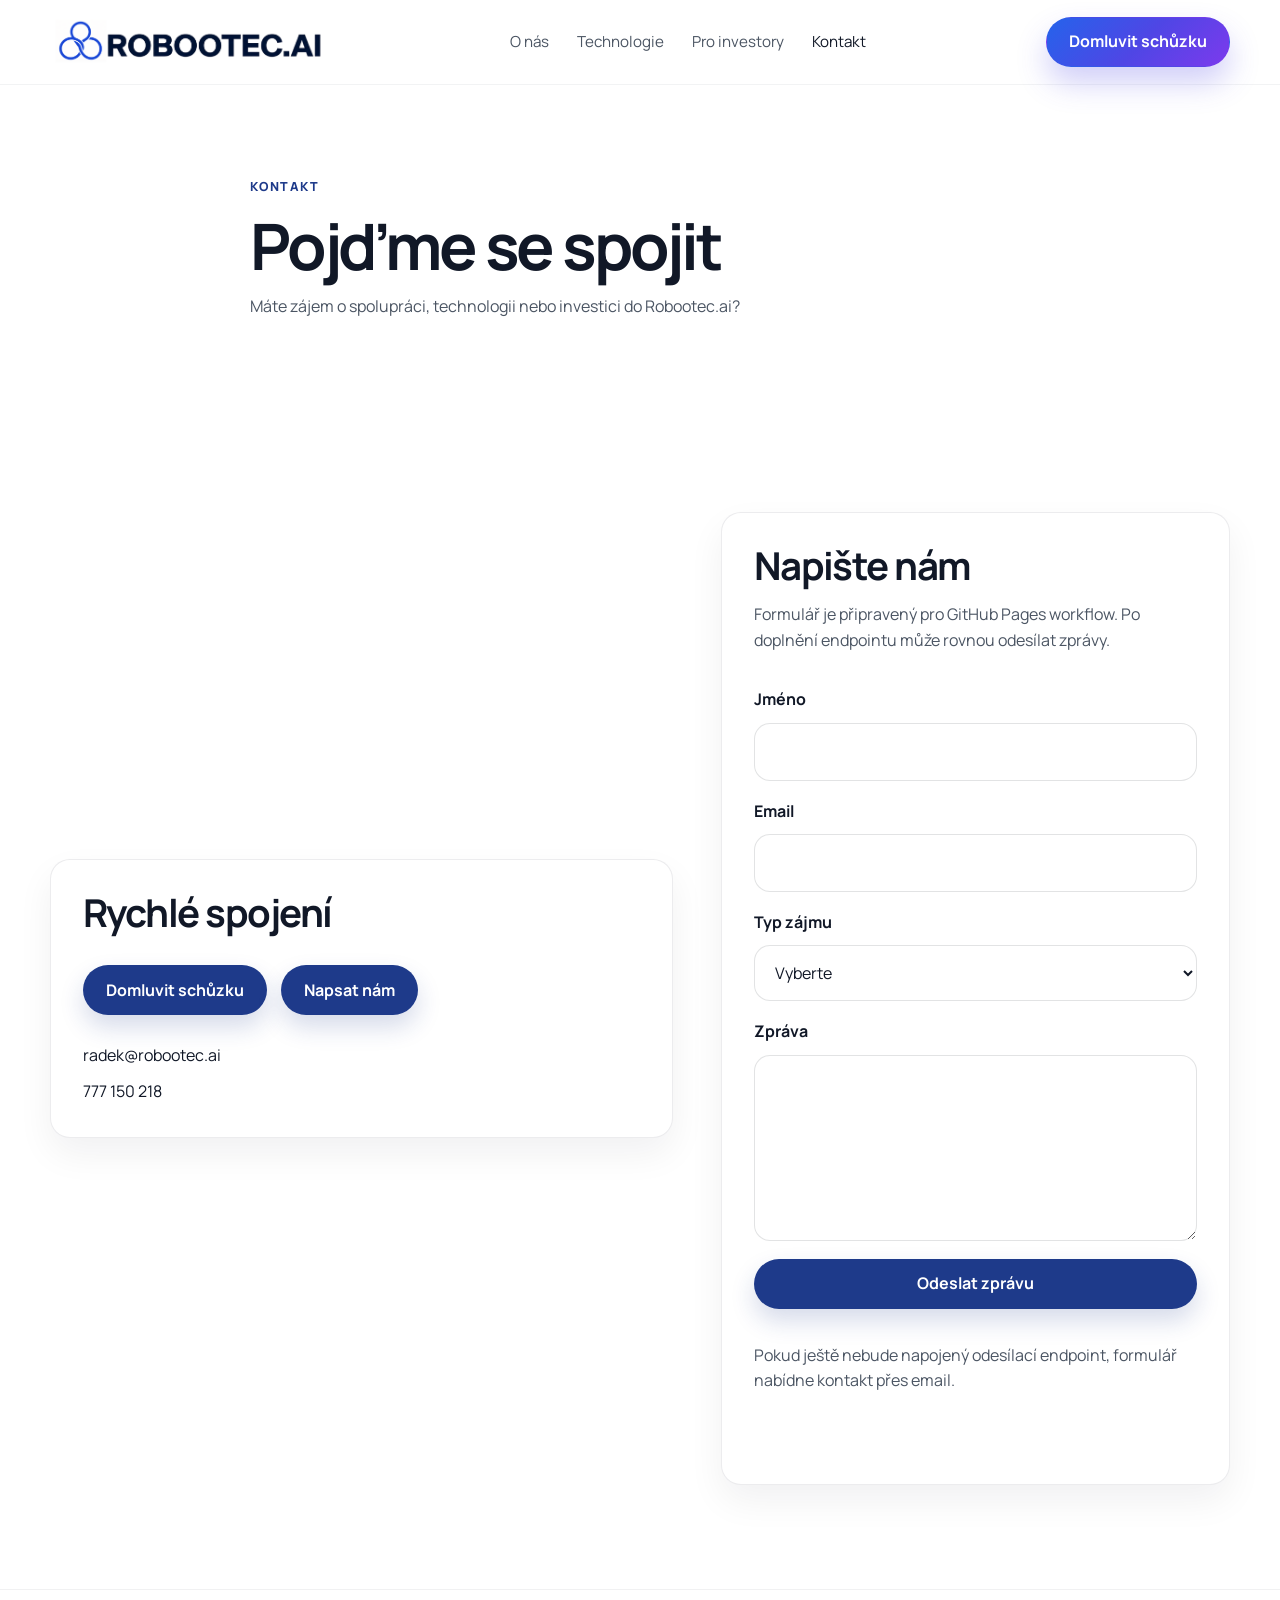
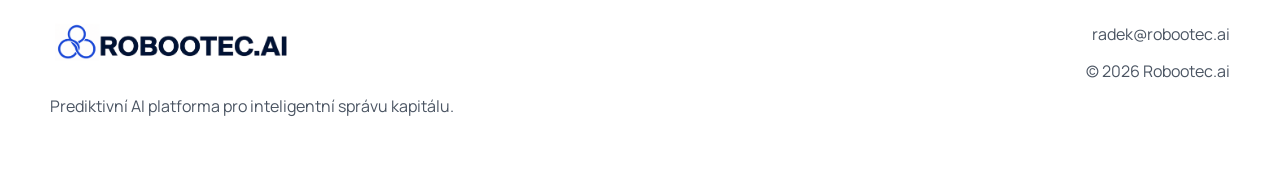
==== commit ad6dbcf9: "Simplify footer content and alignment" ====
--- a/kontakt.html
+++ b/kontakt.html
@@ -101,7 +101,6 @@
       </div>
       <div class="footer-contact">
         <a href="mailto:radek@robootec.ai">radek@robootec.ai</a>
-        <a href="tel:+420777150218">777 150 218</a>
         <span>&copy; 2026 Robootec.ai</span>
       </div>
     </div>
--- a/styles.css
+++ b/styles.css
@@ -516,6 +516,20 @@
   position: relative;
   gap: 28px;
   padding-top: 34px;
+  grid-auto-rows: 1fr;
+}
+
+.pillar-grid::before {
+  content: "";
+  position: absolute;
+  left: 16%;
+  right: 16%;
+  top: calc(50% + 32px);
+  height: 3px;
+  border-radius: 999px;
+  background: linear-gradient(90deg, rgba(37, 99, 235, 0.22), rgba(124, 58, 237, 0.4), rgba(37, 99, 235, 0.22));
+  z-index: 0;
+  pointer-events: none;
 }
 
 .pillar-grid::after {
@@ -566,7 +580,7 @@
 .pillar-outcome {
   position: relative;
   margin-top: 34px;
-  padding: 28px 30px;
+  padding: 42px 30px 28px;
   border-radius: var(--radius-md);
   border: 1px solid rgba(92, 78, 216, 0.16);
   background:
@@ -593,15 +607,21 @@
   display: inline-flex;
   align-items: center;
   justify-content: center;
-  min-height: 34px;
-  padding: 0 14px;
+  min-height: 44px;
+  padding: 0 20px;
+  position: absolute;
+  top: -22px;
+  left: 50%;
+  transform: translateX(-50%);
   border-radius: 999px;
   background: linear-gradient(135deg, #2563eb 0%, #7c3aed 100%);
   color: #fff;
-  font-size: 0.82rem;
+  font-size: 0.95rem;
   font-weight: 800;
   letter-spacing: 0.04em;
   text-transform: uppercase;
+  box-shadow: 0 14px 26px rgba(79, 70, 229, 0.24);
+  border: 4px solid #ffffff;
 }
 
 .pillar-outcome p {
@@ -791,7 +811,7 @@
 
 .footer-shell {
   display: grid;
-  grid-template-columns: 1.2fr 0.8fr 0.8fr;
+  grid-template-columns: 1fr auto;
   gap: 24px;
   align-items: start;
 }
@@ -801,6 +821,8 @@
   display: grid;
   gap: 12px;
   color: var(--muted);
+  justify-items: end;
+  text-align: right;
 }
 
 .footer-logo {
@@ -889,6 +911,10 @@
     display: none;
   }
 
+  .pillar-grid::before {
+    display: none;
+  }
+
   .pillar-card {
     text-align: left;
     padding-top: 28px;
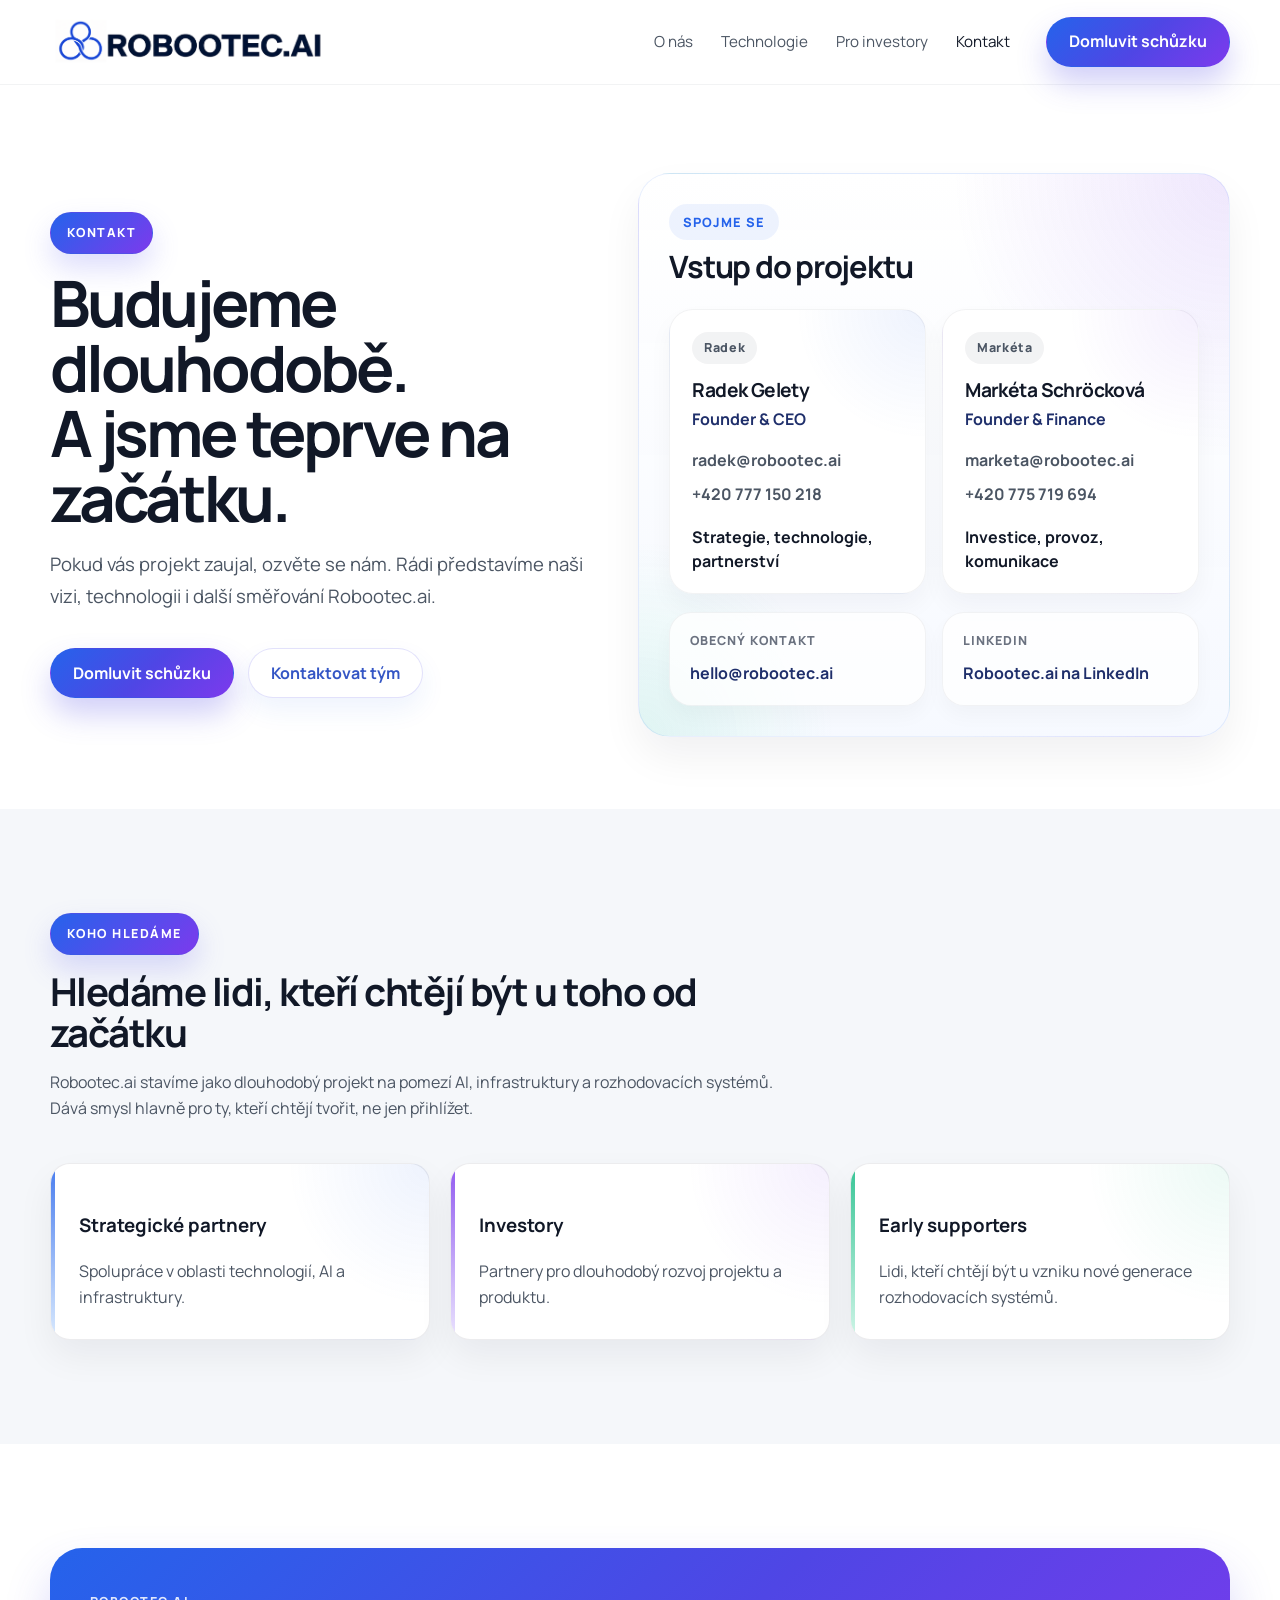
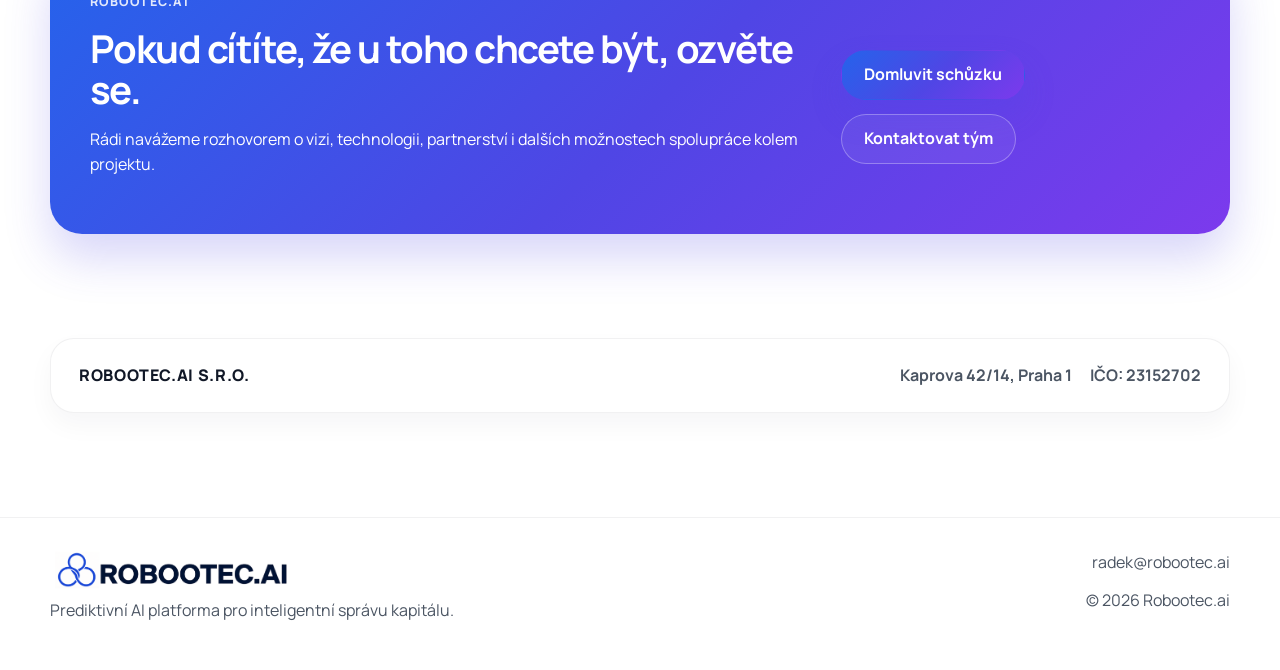
==== commit fddd01d0: "Add files via upload" ====
--- a/kontakt.html
+++ b/kontakt.html
@@ -4,7 +4,7 @@
   <meta charset="utf-8">
   <meta name="viewport" content="width=device-width, initial-scale=1">
   <title>Kontakt | Robootec.ai</title>
-  <meta name="description" content="Spojte se s týmem Robootec.ai ohledně spolupráce, technologie nebo investiční příležitosti.">
+  <meta name="description" content="Spojte se s týmem Robootec.ai ohledně partnerství, investice nebo další spolupráce na rozvoji AI platformy a decision systems infrastruktury.">
   <link rel="preconnect" href="https://fonts.googleapis.com">
   <link rel="preconnect" href="https://fonts.gstatic.com" crossorigin>
   <link href="https://fonts.googleapis.com/css2?family=Manrope:wght@400;500;600;700;800&display=swap" rel="stylesheet">
@@ -32,60 +32,110 @@
 
   <main>
     <section class="page-hero section">
-      <div class="container narrow reveal">
-        <span class="eyebrow">Kontakt</span>
-        <h1>Pojďme se spojit</h1>
-        <p>Máte zájem o spolupráci, technologii nebo investici do Robootec.ai?</p>
+      <div class="container contact-hero-grid">
+        <div class="reveal">
+          <span class="eyebrow eyebrow-pill">KONTAKT</span>
+          <h1>Budujeme dlouhodobě.<br>A jsme teprve na začátku.</h1>
+          <p class="contact-hero-text">Pokud vás projekt zaujal, ozvěte se nám. Rádi představíme naši vizi, technologii i další směřování Robootec.ai.</p>
+          <div class="hero-actions contact-hero-actions">
+            <a class="button button-primary hero-button-primary" href="https://calendly.com" target="_blank" rel="noreferrer">Domluvit schůzku</a>
+            <a class="button button-outline" href="mailto:hello@robootec.ai">Kontaktovat tým</a>
+          </div>
+        </div>
+
+        <aside class="contact-hero-panel reveal reveal-delay-1" id="spojme-se">
+          <div class="contact-hero-panel-header">
+            <span class="contact-panel-kicker">Spojme se</span>
+            <h2>Vstup do projektu</h2>
+          </div>
+
+          <div class="contact-person-grid">
+            <article class="contact-person-card contact-person-card-blue">
+              <span class="contact-person-badge">Radek</span>
+              <h3>Radek Gelety</h3>
+              <p class="contact-role">Founder &amp; CEO</p>
+              <div class="contact-person-links">
+                <a href="mailto:radek@robootec.ai">radek@robootec.ai</a>
+                <a href="tel:+420777150218">+420 777 150 218</a>
+              </div>
+              <p class="contact-person-focus">Strategie, technologie, partnerství</p>
+            </article>
+
+            <article class="contact-person-card contact-person-card-purple">
+              <span class="contact-person-badge">Markéta</span>
+              <h3>Markéta Schröcková</h3>
+              <p class="contact-role">Founder &amp; Finance</p>
+              <div class="contact-person-links">
+                <a href="mailto:marketa@robootec.ai">marketa@robootec.ai</a>
+                <a href="tel:+420775719694">+420 775 719 694</a>
+              </div>
+              <p class="contact-person-focus">Investice, provoz, komunikace</p>
+            </article>
+          </div>
+
+          <div class="contact-secondary-strip">
+            <div class="contact-secondary-item">
+              <span class="contact-secondary-label">Obecný kontakt</span>
+              <a href="mailto:hello@robootec.ai">hello@robootec.ai</a>
+            </div>
+            <div class="contact-secondary-item">
+              <span class="contact-secondary-label">LinkedIn</span>
+              <a href="https://www.linkedin.com/company/robootec-ai/" target="_blank" rel="noreferrer">Robootec.ai na LinkedIn</a>
+            </div>
+          </div>
+        </aside>
+      </div>
+    </section>
+
+    <section class="section section-muted">
+      <div class="container">
+        <div class="section-heading reveal">
+          <span class="eyebrow eyebrow-pill">KOHO HLEDÁME</span>
+          <h2>Hledáme lidi, kteří chtějí být u toho od začátku</h2>
+          <p>Robootec.ai stavíme jako dlouhodobý projekt na pomezí AI, infrastruktury a rozhodovacích systémů. Dává smysl hlavně pro ty, kteří chtějí tvořit, ne jen přihlížet.</p>
+        </div>
+
+        <div class="card-grid card-grid-three">
+          <article class="segment-card segment-card-blue reveal">
+            <h3>Strategické partnery</h3>
+            <p>Spolupráce v oblasti technologií, AI a infrastruktury.</p>
+          </article>
+          <article class="segment-card segment-card-purple reveal reveal-delay-1">
+            <h3>Investory</h3>
+            <p>Partnery pro dlouhodobý rozvoj projektu a produktu.</p>
+          </article>
+          <article class="segment-card segment-card-green reveal reveal-delay-2">
+            <h3>Early supporters</h3>
+            <p>Lidi, kteří chtějí být u vzniku nové generace rozhodovacích systémů.</p>
+          </article>
+        </div>
       </div>
     </section>
 
     <section class="section">
-      <div class="container contact-layout">
-        <div class="contact-side reveal">
-          <div class="contact-panel">
-            <h2>Rychlé spojení</h2>
-            <div class="contact-actions">
-              <a class="button button-primary" href="https://calendly.com" target="_blank" rel="noreferrer">Domluvit schůzku</a>
-              <a class="button button-secondary" href="#contact-form">Napsat nám</a>
-            </div>
-            <div class="contact-details">
-              <a href="mailto:radek@robootec.ai">radek@robootec.ai</a>
-              <a href="tel:+420777150218">777 150 218</a>
-            </div>
+      <div class="container">
+        <div class="cta-panel contact-cta-panel reveal">
+          <div>
+            <span class="eyebrow contact-cta-label">ROBOOTEC.AI</span>
+            <h2>Pokud cítíte, že u toho chcete být, ozvěte se.</h2>
+            <p>Rádi navážeme rozhovorem o vizi, technologii, partnerství i dalších možnostech spolupráce kolem projektu.</p>
+          </div>
+          <div class="cta-actions">
+            <a class="button button-primary hero-button-primary" href="https://calendly.com" target="_blank" rel="noreferrer">Domluvit schůzku</a>
+            <a class="button button-light-outline" href="mailto:hello@robootec.ai">Kontaktovat tým</a>
           </div>
         </div>
-        <div class="contact-form-wrap reveal reveal-delay-1">
-          <form id="contact-form" class="contact-form" data-form-endpoint="" novalidate>
-            <div class="form-header">
-              <h2>Napište nám</h2>
-              <p>Formulář je připravený pro GitHub Pages workflow. Po doplnění endpointu může rovnou odesílat zprávy.</p>
-            </div>
-            <label>
-              <span>Jméno</span>
-              <input type="text" name="name" autocomplete="name" required>
-            </label>
-            <label>
-              <span>Email</span>
-              <input type="email" name="email" autocomplete="email" required>
-            </label>
-            <label>
-              <span>Typ zájmu</span>
-              <select name="interest" required>
-                <option value="">Vyberte</option>
-                <option>Investor</option>
-                <option>Partnerství</option>
-                <option>Technologie</option>
-                <option>Jiné</option>
-              </select>
-            </label>
-            <label>
-              <span>Zpráva</span>
-              <textarea name="message" rows="6" required></textarea>
-            </label>
-            <button class="button button-primary button-full" type="submit">Odeslat zprávu</button>
-            <p class="form-note">Pokud ještě nebude napojený odesílací endpoint, formulář nabídne kontakt přes email.</p>
-            <p class="form-status" aria-live="polite"></p>
-          </form>
+      </div>
+    </section>
+
+    <section class="section contact-company-section">
+      <div class="container">
+        <div class="contact-company-card reveal">
+          <span class="contact-company-label">ROBOOTEC.AI s.r.o.</span>
+          <div class="contact-company-meta">
+            <span>Kaprova 42/14, Praha 1</span>
+            <span>IČO: 23152702</span>
+          </div>
         </div>
       </div>
     </section>
--- a/styles.css
+++ b/styles.css
@@ -98,8 +98,7 @@
   min-height: var(--nav-height);
   display: flex;
   align-items: center;
-  justify-content: space-between;
-  gap: 24px;
+  gap: 28px;
 }
 
 .logo {
@@ -121,6 +120,7 @@
   display: flex;
   align-items: center;
   gap: 28px;
+  margin-left: auto;
 }
 
 .site-nav a {
@@ -133,6 +133,7 @@
 .site-nav a:focus-visible,
 body[data-page="about"] .site-nav a[href="o-nas.html"],
 body[data-page="technology"] .site-nav a[href="technologie.html"],
+body[data-page="investors"] .site-nav a[href="pro-investory.html"],
 body[data-page="contact"] .site-nav a[href="kontakt.html"] {
   color: var(--text);
 }
@@ -192,6 +193,7 @@
 }
 
 .nav-cta {
+  margin-left: 8px;
   background: linear-gradient(135deg, #2563eb 0%, #4f46e5 52%, #7c3aed 100%);
   box-shadow: 0 16px 30px rgba(79, 70, 229, 0.26);
 }
@@ -205,6 +207,20 @@
 
 .button-full {
   width: 100%;
+}
+
+.button-outline {
+  color: #3456c5;
+  background: #ffffff;
+  border-color: rgba(79, 70, 229, 0.16);
+  box-shadow: 0 12px 26px rgba(37, 99, 235, 0.08);
+}
+
+.button-light-outline {
+  color: #ffffff;
+  background: rgba(255, 255, 255, 0.06);
+  border-color: rgba(255, 255, 255, 0.3);
+  box-shadow: none;
 }
 
 .eyebrow {
@@ -234,8 +250,8 @@
 .validation-grid,
 .contact-layout {
   display: grid;
-  grid-template-columns: 1.1fr 0.9fr;
-  gap: 48px;
+  grid-template-columns: 1.14fr 0.86fr;
+  gap: 42px;
   align-items: center;
 }
 
@@ -303,6 +319,149 @@
   min-height: 520px;
 }
 
+.hero-visual-frame {
+  width: 100%;
+  max-width: 560px;
+  margin-left: auto;
+  min-height: auto;
+  padding: 16px 14px 8px;
+  border-radius: 36px;
+  background:
+    linear-gradient(180deg, rgba(255, 255, 255, 0.98), rgba(249, 251, 255, 0.96));
+  border: 1px solid rgba(30, 58, 138, 0.08);
+  box-shadow: 0 18px 40px rgba(15, 23, 42, 0.06);
+  overflow: hidden;
+}
+
+.hero-stack {
+  display: grid;
+  gap: 16px;
+}
+
+.hero-stack-label {
+  font-size: 0.76rem;
+  font-weight: 800;
+  letter-spacing: 0.12em;
+  color: #5b6478;
+  text-transform: uppercase;
+}
+
+.hero-stack-heading {
+  margin: -4px 0 0;
+  font-size: clamp(1.2rem, 1.65vw, 1.8rem);
+  line-height: 1.08;
+  letter-spacing: -0.05em;
+  color: #111827;
+}
+
+.hero-stack-cards {
+  display: grid;
+  grid-template-columns: repeat(3, minmax(0, 1fr));
+  gap: 12px;
+}
+
+.hero-stack-card {
+  min-height: 118px;
+  padding: 18px 16px 16px;
+  border-radius: 22px;
+  border: 1px solid rgba(30, 58, 138, 0.1);
+  background: linear-gradient(180deg, #fbfdff 0%, #f7faff 100%);
+  box-shadow: 0 8px 24px rgba(15, 23, 42, 0.03);
+  display: flex;
+  flex-direction: column;
+  justify-content: space-between;
+}
+
+.hero-stack-card-title {
+  display: block;
+  margin-bottom: 10px;
+  font-size: 0.7rem;
+  font-weight: 800;
+  letter-spacing: 0.12em;
+  color: #5b6478;
+  text-transform: uppercase;
+}
+
+.hero-stack-value {
+  display: flex;
+  align-items: baseline;
+  gap: 4px;
+  flex-wrap: wrap;
+}
+
+.hero-stack-plus,
+.hero-stack-percent {
+  font-size: clamp(1.2rem, 1.5vw, 1.45rem);
+  line-height: 1;
+  letter-spacing: -0.03em;
+}
+
+.hero-stack-number {
+  font-size: clamp(1.6rem, 2vw, 2rem);
+  line-height: 0.95;
+  letter-spacing: -0.05em;
+}
+
+.hero-stack-card:nth-child(1) .hero-stack-value,
+.hero-stack-card:nth-child(1) .hero-stack-plus,
+.hero-stack-card:nth-child(1) .hero-stack-number,
+.hero-stack-card:nth-child(1) .hero-stack-percent {
+  color: #2563eb;
+}
+
+.hero-stack-card:nth-child(2) .hero-stack-value,
+.hero-stack-card:nth-child(2) .hero-stack-plus,
+.hero-stack-card:nth-child(2) .hero-stack-number,
+.hero-stack-card:nth-child(2) .hero-stack-percent {
+  color: #7c3aed;
+}
+
+.hero-stack-card:nth-child(3) .hero-stack-value,
+.hero-stack-card:nth-child(3) .hero-stack-plus,
+.hero-stack-card:nth-child(3) .hero-stack-number,
+.hero-stack-card:nth-child(3) .hero-stack-percent {
+  color: #10b981;
+}
+
+.hero-stack-curve {
+  position: relative;
+  min-height: 148px;
+  margin-top: 0;
+  border-radius: 28px 28px 0 0;
+  overflow: hidden;
+}
+
+.hero-stack-curve::before {
+  content: "";
+  position: absolute;
+  inset: 0;
+  background:
+    radial-gradient(circle at 82% 78%, rgba(59, 130, 246, 0.12), transparent 12%),
+    radial-gradient(circle at 94% 92%, rgba(124, 58, 237, 0.16), transparent 10%);
+}
+
+.hero-stack-curve::after {
+  content: "";
+  position: absolute;
+  left: 0;
+  right: -2%;
+  bottom: 10px;
+  height: 106px;
+  background: linear-gradient(90deg, #2563eb 0%, #4f46e5 48%, #7c3aed 72%, #4fd1a5 100%);
+  clip-path: polygon(0% 84%, 8% 78%, 16% 72%, 24% 71%, 31% 63%, 39% 53%, 47% 54%, 55% 44%, 63% 31%, 71% 28%, 79% 24%, 88% 18%, 100% 16%, 100% 22%, 88% 24%, 79% 30%, 71% 35%, 63% 39%, 55% 51%, 47% 59%, 39% 68%, 31% 75%, 24% 82%, 16% 84%, 8% 90%, 0% 96%);
+  border-radius: 999px;
+}
+
+.hero-stack-glow {
+  position: absolute;
+  right: 28px;
+  bottom: -14px;
+  width: 84px;
+  height: 84px;
+  border-radius: 50%;
+  background: radial-gradient(circle, rgba(129, 140, 248, 0.22) 0%, rgba(96, 165, 250, 0.14) 32%, transparent 72%);
+}
+
 .dashboard-card {
   position: absolute;
   border-radius: 32px;
@@ -339,271 +498,22 @@
 }
 
 .problem-outcome {
+  position: relative;
   display: block;
-  margin-top: 24px;
+  margin-top: 34px;
   width: 100%;
-  padding: 20px 28px;
+  padding: 42px 28px 24px;
   border-radius: var(--radius-md);
-  border: 1px solid rgba(92, 78, 216, 0.22);
-  background: linear-gradient(135deg, #2563eb 0%, #7c3aed 100%) !important;
-  box-shadow: 0 18px 34px rgba(99, 102, 241, 0.18);
-  overflow: hidden;
-}
-
-.problem-outcome p {
-  margin: 0;
-  color: #ffffff !important;
-  font-size: 0.96rem;
-  font-weight: 700;
-  line-height: 1.5;
-  text-align: center;
-}
-
-.dashboard-card-side {
-  right: 0;
-  bottom: 22px;
-  width: 230px;
-  padding: 24px;
-}
-
-.dashboard-header,
-.dashboard-stats {
-  display: flex;
-  justify-content: space-between;
-  gap: 12px;
-  align-items: center;
-}
-
-.dashboard-stats {
-  margin-top: 24px;
-}
-
-.chip {
-  display: inline-flex;
-  padding: 8px 12px;
-  border-radius: 999px;
-  background: var(--surface);
-  color: var(--muted);
-  font-size: 0.8rem;
-  font-weight: 700;
-}
-
-.chip-accent {
-  background: rgba(37, 99, 235, 0.1);
-  color: var(--primary);
-}
-
-.chart-shell,
-.mini-chart {
-  position: relative;
-  margin-top: 28px;
-  height: 260px;
-  border-radius: 24px;
+  border: 1px solid rgba(37, 99, 235, 0.12);
   background:
-    linear-gradient(180deg, rgba(124, 58, 237, 0.08), rgba(255, 255, 255, 0)),
-    #f8fafc;
-  overflow: hidden;
-}
-
-.chart-grid,
-.mini-chart::before {
-  position: absolute;
-  inset: 0;
-  background-image:
-    linear-gradient(rgba(17, 24, 39, 0.04) 1px, transparent 1px),
-    linear-gradient(90deg, rgba(17, 24, 39, 0.04) 1px, transparent 1px);
-  background-size: 100% 25%, 16.66% 100%;
-  content: "";
-}
-
-.chart-line,
-.mini-chart-line {
-  position: absolute;
-  left: 7%;
-  right: 6%;
-  bottom: 22%;
-  height: 3px;
-  background: linear-gradient(90deg, #2563eb 0%, #7c3aed 60%, #34d399 100%);
-  transform: skewY(-14deg);
-  border-radius: 999px;
-  box-shadow: 0 0 0 6px rgba(124, 58, 237, 0.06);
-}
-
-.mini-stack,
-.feature-list {
-  margin: 18px 0 0;
-  padding-left: 18px;
-  color: var(--muted);
-}
-
-.section-heading {
-  max-width: 760px;
-  margin-bottom: 42px;
-}
-
-.section-heading h2,
-.cta-panel h2,
-.tech-layer h2,
-.story-card h2,
-.contact-panel h2,
-.form-header h2 {
-  margin: 0 0 14px;
-  font-size: clamp(2rem, 3vw, 3.1rem);
-  line-height: 1.08;
-  letter-spacing: -0.04em;
-}
-
-.card-grid {
-  display: grid;
-  gap: 20px;
-}
-
-.card-grid-four {
-  grid-template-columns: repeat(4, minmax(0, 1fr));
-}
-
-.card-grid-two,
-.phase-grid,
-.investor-grid {
-  grid-template-columns: repeat(2, minmax(0, 1fr));
-  display: grid;
-  gap: 20px;
-}
-
-.phase-grid {
-  grid-template-columns: repeat(3, minmax(0, 1fr));
-}
-
-.info-card,
-.pillar-card,
-.phase-card,
-.segment-card,
-.team-card,
-.story-card,
-.tech-layer {
-  padding: 28px;
-}
-
-.icon-badge,
-.phase-label,
-.story-year {
-  display: inline-flex;
-  align-items: center;
-  justify-content: center;
-  min-width: 52px;
-  min-height: 32px;
-  padding: 0 14px;
-  border-radius: 999px;
-  background: rgba(30, 58, 138, 0.08);
-  color: var(--primary);
-  font-weight: 800;
-  font-size: 0.82rem;
-}
-
-.split-section {
-  display: grid;
-  gap: 30px;
-}
-
-.pillar-grid,
-.team-grid {
-  display: grid;
-  gap: 20px;
-}
-
-.pillar-grid {
-  grid-template-columns: repeat(2, minmax(0, 1fr));
-  position: relative;
-  gap: 28px;
-  padding-top: 34px;
-  grid-auto-rows: 1fr;
-}
-
-.pillar-grid::before {
-  content: "";
-  position: absolute;
-  left: 16%;
-  right: 16%;
-  top: calc(50% + 32px);
-  height: 3px;
-  border-radius: 999px;
-  background: linear-gradient(90deg, rgba(37, 99, 235, 0.22), rgba(124, 58, 237, 0.4), rgba(37, 99, 235, 0.22));
-  z-index: 0;
-  pointer-events: none;
-}
-
-.pillar-grid::after {
-  content: "";
-  position: absolute;
-  left: 16%;
-  right: 16%;
-  top: 18px;
-  height: 3px;
-  border-radius: 999px;
-  background: linear-gradient(90deg, rgba(37, 99, 235, 0.22), rgba(124, 58, 237, 0.4), rgba(37, 99, 235, 0.22));
-  z-index: 0;
-  pointer-events: none;
-}
-
-.pillar-card {
-  position: relative;
-  z-index: 1;
-  padding-top: 42px;
-  text-align: center;
-}
-
-.pillar-icon {
-  width: 64px;
-  height: 64px;
-  margin: 0 auto 14px;
-  object-fit: contain;
-}
-
-.pillar-step {
-  display: inline-flex;
-  align-items: center;
-  justify-content: center;
-  width: 38px;
-  height: 38px;
-  position: absolute;
-  top: -18px;
-  left: 50%;
-  transform: translateX(-50%);
-  border-radius: 999px;
-  background: linear-gradient(135deg, #2563eb 0%, #7c3aed 100%);
-  color: #fff;
-  font-weight: 800;
-  box-shadow: 0 12px 24px rgba(99, 102, 241, 0.2);
-  border: 4px solid #ffffff;
-}
-
-.pillar-outcome {
-  position: relative;
-  margin-top: 34px;
-  padding: 42px 30px 28px;
-  border-radius: var(--radius-md);
-  border: 1px solid rgba(92, 78, 216, 0.16);
-  background:
-    radial-gradient(circle at top right, rgba(124, 58, 237, 0.16), transparent 35%),
-    radial-gradient(circle at bottom left, rgba(37, 99, 235, 0.14), transparent 30%),
-    #ffffff;
-  box-shadow: var(--shadow-card);
-  text-align: center;
-}
-
-.pillar-outcome::before {
-  content: "";
-  position: absolute;
-  top: -34px;
-  left: 50%;
-  width: 3px;
-  height: 34px;
-  transform: translateX(-50%);
-  border-radius: 999px;
-  background: linear-gradient(180deg, rgba(124, 58, 237, 0.4), rgba(37, 99, 235, 0.18));
-}
-
-.pillar-outcome-label {
+    radial-gradient(circle at top left, rgba(52, 211, 153, 0.16), transparent 26%),
+    radial-gradient(circle at top right, rgba(124, 58, 237, 0.14), transparent 34%),
+    linear-gradient(180deg, rgba(255, 255, 255, 0.98), rgba(246, 250, 255, 0.96)) !important;
+  box-shadow: 0 18px 34px rgba(37, 99, 235, 0.1);
+  overflow: visible;
+}
+
+.problem-outcome-label {
   display: inline-flex;
   align-items: center;
   justify-content: center;
@@ -622,13 +532,319 @@
   text-transform: uppercase;
   box-shadow: 0 14px 26px rgba(79, 70, 229, 0.24);
   border: 4px solid #ffffff;
+  z-index: 2;
+}
+
+.problem-outcome p {
+  margin: 0;
+  font-size: 0.96rem;
+  font-weight: 700;
+  line-height: 1.5;
+  text-align: center;
+}
+
+.problem-outcome .outcome-highlight,
+.pillar-outcome .outcome-highlight {
+  margin: 0;
+  display: block;
+  font-size: clamp(1.45rem, 2.6vw, 2.25rem) !important;
+  line-height: 1.08;
+  letter-spacing: -0.04em;
+  font-weight: 800 !important;
+  background: linear-gradient(135deg, #2563eb 0%, #7c3aed 58%, #10b981 100%);
+  -webkit-background-clip: text;
+  background-clip: text;
+  color: transparent !important;
+}
+
+.outcome-detail {
+  margin: 12px auto 0 !important;
+  max-width: 760px;
+  color: #4b5563 !important;
+  font-size: 1rem !important;
+  font-weight: 600 !important;
+  line-height: 1.55 !important;
+}
+
+.dashboard-card-side {
+  right: 0;
+  bottom: 22px;
+  width: 230px;
+  padding: 24px;
+}
+
+.dashboard-header,
+.dashboard-stats {
+  display: flex;
+  justify-content: space-between;
+  gap: 12px;
+  align-items: center;
+}
+
+.dashboard-stats {
+  margin-top: 24px;
+}
+
+.chip {
+  display: inline-flex;
+  padding: 8px 12px;
+  border-radius: 999px;
+  background: var(--surface);
+  color: var(--muted);
+  font-size: 0.8rem;
+  font-weight: 700;
+}
+
+.chip-accent {
+  background: rgba(37, 99, 235, 0.1);
+  color: var(--primary);
+}
+
+.chart-shell,
+.mini-chart {
+  position: relative;
+  margin-top: 28px;
+  height: 260px;
+  border-radius: 24px;
+  background:
+    linear-gradient(180deg, rgba(124, 58, 237, 0.08), rgba(255, 255, 255, 0)),
+    #f8fafc;
+  overflow: hidden;
+}
+
+.chart-grid,
+.mini-chart::before {
+  position: absolute;
+  inset: 0;
+  background-image:
+    linear-gradient(rgba(17, 24, 39, 0.04) 1px, transparent 1px),
+    linear-gradient(90deg, rgba(17, 24, 39, 0.04) 1px, transparent 1px);
+  background-size: 100% 25%, 16.66% 100%;
+  content: "";
+}
+
+.chart-line,
+.mini-chart-line {
+  position: absolute;
+  left: 7%;
+  right: 6%;
+  bottom: 22%;
+  height: 3px;
+  background: linear-gradient(90deg, #2563eb 0%, #7c3aed 60%, #34d399 100%);
+  transform: skewY(-14deg);
+  border-radius: 999px;
+  box-shadow: 0 0 0 6px rgba(124, 58, 237, 0.06);
+}
+
+.mini-stack,
+.feature-list {
+  margin: 18px 0 0;
+  padding-left: 18px;
+  color: var(--muted);
+}
+
+.section-heading {
+  max-width: 760px;
+  margin-bottom: 42px;
+}
+
+.about-timeline-heading {
+  margin-bottom: 28px;
+}
+
+.section-heading h2,
+.cta-panel h2,
+.tech-layer h2,
+.story-card h2,
+.contact-panel h2,
+.form-header h2 {
+  margin: 0 0 14px;
+  font-size: clamp(2rem, 3vw, 3.1rem);
+  line-height: 1.08;
+  letter-spacing: -0.04em;
+}
+
+.card-grid {
+  display: grid;
+  gap: 20px;
+}
+
+.card-grid-four {
+  grid-template-columns: repeat(4, minmax(0, 1fr));
+}
+
+.card-grid-two,
+.card-grid-three,
+.phase-grid,
+.investor-grid {
+  grid-template-columns: repeat(2, minmax(0, 1fr));
+  display: grid;
+  gap: 20px;
+}
+
+.card-grid-three {
+  grid-template-columns: repeat(3, minmax(0, 1fr));
+}
+
+.phase-grid {
+  grid-template-columns: repeat(3, minmax(0, 1fr));
+}
+
+.info-card,
+.pillar-card,
+.phase-card,
+.segment-card,
+.team-card,
+.story-card,
+.tech-layer {
+  padding: 28px;
+}
+
+.icon-badge,
+.phase-label,
+.story-year {
+  display: inline-flex;
+  align-items: center;
+  justify-content: center;
+  min-width: 52px;
+  min-height: 32px;
+  padding: 0 14px;
+  border-radius: 999px;
+  background: rgba(30, 58, 138, 0.08);
+  color: var(--primary);
+  font-weight: 800;
+  font-size: 0.82rem;
+}
+
+.split-section {
+  display: grid;
+  gap: 30px;
+}
+
+.pillar-grid,
+.team-grid {
+  display: grid;
+  gap: 20px;
+}
+
+.pillar-grid {
+  grid-template-columns: repeat(2, minmax(0, 1fr));
+  position: relative;
+  gap: 28px;
+  padding-top: 34px;
+  grid-auto-rows: 1fr;
+}
+
+.pillar-grid::before {
+  content: "";
+  position: absolute;
+  left: 16%;
+  right: 16%;
+  top: calc(50% + 18px);
+  height: 3px;
+  border-radius: 999px;
+  background: linear-gradient(90deg, rgba(37, 99, 235, 0.22), rgba(124, 58, 237, 0.4), rgba(37, 99, 235, 0.22));
+  z-index: 0;
+  pointer-events: none;
+}
+
+.pillar-grid::after {
+  content: "";
+  position: absolute;
+  left: 16%;
+  right: 16%;
+  top: 18px;
+  height: 3px;
+  border-radius: 999px;
+  background: linear-gradient(90deg, rgba(37, 99, 235, 0.22), rgba(124, 58, 237, 0.4), rgba(37, 99, 235, 0.22));
+  z-index: 0;
+  pointer-events: none;
+}
+
+.pillar-card {
+  position: relative;
+  z-index: 1;
+  padding-top: 42px;
+  text-align: center;
+}
+
+.pillar-icon {
+  width: 64px;
+  height: 64px;
+  margin: 0 auto 14px;
+  object-fit: contain;
+}
+
+.pillar-step {
+  display: inline-flex;
+  align-items: center;
+  justify-content: center;
+  width: 38px;
+  height: 38px;
+  position: absolute;
+  top: -18px;
+  left: 50%;
+  transform: translateX(-50%);
+  border-radius: 999px;
+  background: linear-gradient(135deg, #2563eb 0%, #7c3aed 100%);
+  color: #fff;
+  font-weight: 800;
+  box-shadow: 0 12px 24px rgba(99, 102, 241, 0.2);
+  border: 4px solid #ffffff;
+}
+
+.pillar-outcome {
+  position: relative;
+  margin-top: 34px;
+  padding: 42px 30px 28px;
+  border-radius: var(--radius-md);
+  border: 1px solid rgba(37, 99, 235, 0.12);
+  background:
+    radial-gradient(circle at top left, rgba(52, 211, 153, 0.16), transparent 26%),
+    radial-gradient(circle at top right, rgba(124, 58, 237, 0.14), transparent 34%),
+    linear-gradient(180deg, rgba(255, 255, 255, 0.98), rgba(246, 250, 255, 0.96));
+  box-shadow: 0 18px 34px rgba(37, 99, 235, 0.1);
+  text-align: center;
+}
+
+.pillar-outcome::before {
+  content: "";
+  position: absolute;
+  top: -34px;
+  left: 50%;
+  width: 3px;
+  height: 34px;
+  transform: translateX(-50%);
+  border-radius: 999px;
+  background: linear-gradient(180deg, rgba(124, 58, 237, 0.4), rgba(37, 99, 235, 0.18));
+}
+
+.pillar-outcome-label {
+  display: inline-flex;
+  align-items: center;
+  justify-content: center;
+  min-height: 44px;
+  padding: 0 20px;
+  position: absolute;
+  top: -22px;
+  left: 50%;
+  transform: translateX(-50%);
+  border-radius: 999px;
+  background: linear-gradient(135deg, #2563eb 0%, #7c3aed 100%);
+  color: #fff;
+  font-size: 0.95rem;
+  font-weight: 800;
+  letter-spacing: 0.04em;
+  text-transform: uppercase;
+  box-shadow: 0 14px 26px rgba(79, 70, 229, 0.24);
+  border: 4px solid #ffffff;
 }
 
 .pillar-outcome p {
   margin: 16px 0 0;
   font-size: 1.05rem;
   font-weight: 700;
-  color: var(--text);
+  color: #1f2f6b;
 }
 
 .timeline {
@@ -639,43 +855,519 @@
 
 .timeline-step {
   position: relative;
-  padding: 30px 28px 28px;
+  padding: 28px 28px 30px;
   background: #fff;
   border: 1px solid var(--line);
   border-radius: var(--radius-md);
   box-shadow: var(--shadow-card);
+  overflow: hidden;
 }
 
 .timeline-step::before {
   content: "";
   position: absolute;
-  top: -13px;
-  left: 28px;
-  width: 64px;
-  height: 2px;
-  background: linear-gradient(90deg, #2563eb, #7c3aed);
-}
-
-.timeline-index {
+  inset: 0 auto 0 0;
+  width: 4px;
+  height: 100%;
+  background: rgba(37, 99, 235, 0.18);
+}
+
+.timeline-keyword {
   display: inline-flex;
-  width: 42px;
-  height: 42px;
   align-items: center;
   justify-content: center;
-  border-radius: 50%;
+  min-height: 38px;
+  padding: 0 16px;
+  border-radius: 999px;
   background: rgba(37, 99, 235, 0.1);
-  color: var(--primary);
+  color: #2563eb;
+  font-size: 0.78rem;
+  letter-spacing: 0.12em;
+  text-transform: uppercase;
   font-weight: 800;
+  box-shadow: 0 10px 22px rgba(37, 99, 235, 0.08);
+}
+
+.timeline-step h3 {
+  margin: 18px 0 12px;
+  font-size: 1.6rem;
+  line-height: 1.12;
+  letter-spacing: -0.04em;
+}
+
+.timeline-step p {
+  margin: 14px 0 0;
+}
+
+.timeline-list {
+  margin-top: 18px;
+  padding-left: 20px;
+}
+
+.timeline-list li + li {
+  margin-top: 10px;
+}
+
+.timeline-step-blue {
+  background:
+    radial-gradient(circle at top right, rgba(37, 99, 235, 0.08), transparent 34%),
+    #ffffff;
+}
+
+.timeline-step-blue::before {
+  background: linear-gradient(180deg, rgba(37, 99, 235, 0.85), rgba(59, 130, 246, 0.24));
+}
+
+.timeline-step-blue .timeline-keyword {
+  background: rgba(37, 99, 235, 0.1);
+  color: #2563eb;
+}
+
+.timeline-step-purple {
+  background:
+    radial-gradient(circle at top right, rgba(124, 58, 237, 0.08), transparent 34%),
+    #ffffff;
+}
+
+.timeline-step-purple::before {
+  background: linear-gradient(180deg, rgba(124, 58, 237, 0.84), rgba(167, 139, 250, 0.24));
+}
+
+.timeline-step-purple .timeline-keyword {
+  background: rgba(124, 58, 237, 0.1);
+  color: #7c3aed;
+}
+
+.timeline-step-green {
+  background:
+    radial-gradient(circle at top right, rgba(16, 185, 129, 0.08), transparent 34%),
+    #ffffff;
+}
+
+.timeline-step-green::before {
+  background: linear-gradient(180deg, rgba(16, 185, 129, 0.84), rgba(52, 211, 153, 0.24));
+}
+
+.timeline-step-green .timeline-keyword {
+  background: rgba(16, 185, 129, 0.1);
+  color: #059669;
 }
 
 .validation-card {
   padding: 28px;
+}
+
+.validation-grid {
+  grid-template-columns: 1.02fr 0.88fr;
+  gap: 34px;
+  align-items: start;
+}
+
+.validation-card-visual {
+  width: 100%;
+  max-width: 620px;
+  justify-self: end;
+  padding: 18px;
+  background:
+    linear-gradient(180deg, rgba(255, 255, 255, 0.98), rgba(249, 252, 255, 0.96));
+  border: 1px solid rgba(17, 24, 39, 0.05);
+  box-shadow: 0 12px 24px rgba(15, 23, 42, 0.05);
 }
 
 .mini-chart-meta {
   display: flex;
   gap: 24px;
   margin-top: 24px;
+}
+
+.validation-list,
+.segment-list {
+  margin-top: 18px;
+}
+
+.validation-copy {
+  max-width: none;
+}
+
+.validation-mini-grid {
+  display: grid;
+  grid-template-columns: repeat(3, minmax(0, 1fr));
+  gap: 14px;
+  margin-top: 22px;
+}
+
+.validation-mini-card {
+  padding: 18px 18px 16px;
+  border-radius: 20px;
+  border: 1px solid rgba(17, 24, 39, 0.05);
+  background: #ffffff;
+  box-shadow: 0 10px 20px rgba(15, 23, 42, 0.04);
+}
+
+.validation-mini-card h3 {
+  margin: 0 0 10px;
+  font-size: 1rem;
+  line-height: 1.15;
+  letter-spacing: -0.03em;
+}
+
+.validation-mini-card p {
+  margin: 0;
+  font-size: 0.95rem;
+  line-height: 1.5;
+}
+
+.validation-mini-blue {
+  background:
+    radial-gradient(circle at top right, rgba(37, 99, 235, 0.08), transparent 34%),
+    #ffffff;
+}
+
+.validation-mini-purple {
+  background:
+    radial-gradient(circle at top right, rgba(124, 58, 237, 0.08), transparent 34%),
+    #ffffff;
+}
+
+.validation-mini-green {
+  background:
+    radial-gradient(circle at top right, rgba(16, 185, 129, 0.08), transparent 34%),
+    #ffffff;
+}
+
+.validation-graph-shell {
+  display: grid;
+  gap: 18px;
+}
+
+.validation-micro-label {
+  display: inline-flex;
+  align-items: center;
+  min-height: 34px;
+  padding: 0 14px;
+  border-radius: 999px;
+  background: rgba(16, 185, 129, 0.1);
+  color: #059669;
+  font-size: 0.78rem;
+  font-weight: 800;
+  letter-spacing: 0.08em;
+  text-transform: uppercase;
+  justify-self: start;
+}
+
+.validation-graph-header {
+  display: flex;
+  align-items: center;
+  justify-content: space-between;
+  gap: 14px;
+}
+
+.validation-graph-header h3 {
+  margin: 0;
+  flex: 1;
+  font-size: clamp(1.35rem, 2vw, 1.95rem);
+  line-height: 1.06;
+  letter-spacing: -0.04em;
+}
+
+.validation-graph-icon {
+  display: inline-flex;
+  align-items: center;
+  justify-content: center;
+  width: 54px;
+  height: 54px;
+  border-radius: 16px;
+  background: linear-gradient(135deg, rgba(16, 185, 129, 0.14), rgba(52, 211, 153, 0.24));
+  color: #059669;
+  font-size: 1.8rem;
+  font-weight: 800;
+}
+
+.validation-status {
+  display: inline-flex;
+  align-items: center;
+  gap: 8px;
+  min-height: 38px;
+  padding: 0 14px;
+  border-radius: 999px;
+  background: rgba(16, 185, 129, 0.08);
+  color: #4b5563;
+  font-size: 0.82rem;
+  font-weight: 700;
+}
+
+.validation-status::after {
+  content: "";
+  width: 10px;
+  height: 10px;
+  border-radius: 50%;
+  background: #22c55e;
+  box-shadow: 0 0 0 6px rgba(34, 197, 94, 0.08);
+}
+
+.validation-chart {
+  position: relative;
+  min-height: 458px;
+  padding: 82px 24px 58px 64px;
+  border-radius: 28px;
+  background:
+    linear-gradient(180deg, rgba(255, 255, 255, 0.98), rgba(248, 252, 249, 0.96));
+  border: 1px solid rgba(17, 24, 39, 0.05);
+  overflow: hidden;
+}
+
+.validation-grid-lines {
+  position: absolute;
+  inset: 78px 22px 58px 60px;
+  background-image:
+    linear-gradient(rgba(17, 24, 39, 0.06) 1px, transparent 1px),
+    linear-gradient(90deg, rgba(17, 24, 39, 0.05) 1px, transparent 1px);
+  background-size: 100% 33.33%, 16.66% 100%;
+  border-left: 1px solid rgba(17, 24, 39, 0.06);
+  border-bottom: 1px solid rgba(17, 24, 39, 0.06);
+}
+
+.validation-axis {
+  position: absolute;
+  color: #6b7280;
+  font-size: 0.9rem;
+  font-weight: 600;
+}
+
+.validation-axis-y {
+  top: 78px;
+  bottom: 58px;
+  left: 16px;
+  display: flex;
+  flex-direction: column;
+  justify-content: space-between;
+  text-align: right;
+}
+
+.validation-axis-x {
+  left: 60px;
+  right: 22px;
+  bottom: 18px;
+  display: flex;
+  justify-content: space-between;
+}
+
+.validation-chart-svg {
+  position: absolute;
+  inset: 78px 22px 58px 60px;
+  width: calc(100% - 82px);
+  height: calc(100% - 136px);
+  overflow: visible;
+}
+
+.validation-line {
+  fill: none;
+  stroke: #22a75f;
+  stroke-width: 4;
+  stroke-linecap: round;
+  stroke-linejoin: round;
+  filter: drop-shadow(0 8px 14px rgba(34, 167, 95, 0.12));
+  stroke-dasharray: 1200;
+  stroke-dashoffset: 1200;
+}
+
+.validation-area {
+  fill: url(#validationArea);
+  opacity: 0;
+}
+
+.validation-point {
+  fill: #ffffff;
+  stroke: #22a75f;
+  stroke-width: 4;
+  opacity: 0;
+  filter: drop-shadow(0 0 0 rgba(34, 167, 95, 0));
+}
+
+.validation-value-card {
+  position: absolute;
+  top: 50px;
+  left: 78px;
+  z-index: 2;
+  min-width: 198px;
+  padding: 16px 18px 14px;
+  border-radius: 22px;
+  background: rgba(255, 255, 255, 0.94);
+  border: 1px solid rgba(17, 24, 39, 0.04);
+  box-shadow: 0 18px 32px rgba(15, 23, 42, 0.08);
+  backdrop-filter: blur(8px);
+  opacity: 0;
+  transform: translateY(12px);
+}
+
+.validation-value-label {
+  display: block;
+  margin-bottom: 10px;
+  color: #6b7280;
+  font-size: 0.85rem;
+  font-weight: 800;
+  letter-spacing: 0.08em;
+  text-transform: uppercase;
+}
+
+.validation-value-card strong {
+  display: block;
+  font-size: clamp(1.8rem, 2.5vw, 2.7rem);
+  line-height: 1;
+  letter-spacing: -0.05em;
+  color: #22a75f;
+}
+
+.validation-value-meta {
+  display: flex;
+  align-items: center;
+  gap: 14px;
+  margin-top: 14px;
+  flex-wrap: wrap;
+}
+
+.validation-value-meta span:first-child {
+  display: inline-flex;
+  align-items: center;
+  min-height: 34px;
+  padding: 0 12px;
+  border-radius: 999px;
+  background: rgba(34, 167, 95, 0.1);
+  color: #22a75f;
+  font-weight: 800;
+}
+
+.validation-value-meta span:last-child {
+  color: #6b7280;
+  font-weight: 700;
+}
+
+.validation-stats-row {
+  display: grid;
+  grid-template-columns: repeat(3, minmax(0, 1fr));
+  gap: 14px;
+}
+
+.validation-stat-item {
+  display: flex;
+  align-items: center;
+  gap: 16px;
+  min-height: 104px;
+  padding: 16px 18px;
+  border-radius: 24px;
+  background: rgba(255, 255, 255, 0.92);
+  border: 1px solid rgba(17, 24, 39, 0.04);
+}
+
+.validation-stat-icon {
+  display: inline-flex;
+  align-items: center;
+  justify-content: center;
+  width: 56px;
+  height: 56px;
+  border-radius: 50%;
+  background: rgba(34, 167, 95, 0.1);
+  color: #22a75f;
+  font-size: 1.9rem;
+  font-weight: 800;
+  flex-shrink: 0;
+}
+
+.validation-stat-label {
+  display: block;
+  margin-bottom: 8px;
+  color: #6b7280;
+  font-size: 0.84rem;
+  font-weight: 800;
+  letter-spacing: 0.05em;
+  text-transform: uppercase;
+}
+
+.validation-stat-item strong {
+  display: block;
+  font-size: 1.9rem;
+  line-height: 1;
+  letter-spacing: -0.04em;
+  color: #111827;
+}
+
+.validation-card.in-view .validation-line {
+  animation: draw-validation-line 1.8s ease forwards;
+}
+
+.validation-card.in-view .validation-area {
+  animation: fade-validation-area 1.2s ease 0.35s forwards;
+}
+
+.validation-card.in-view .validation-point {
+  animation: pop-validation-point 0.5s ease 1.35s forwards;
+}
+
+.validation-card.in-view .validation-value-card {
+  animation: float-validation-card 0.65s ease 0.3s forwards;
+}
+
+.segment-card {
+  position: relative;
+  overflow: hidden;
+}
+
+.segment-card::before {
+  content: "";
+  position: absolute;
+  inset: 0 auto 0 0;
+  width: 4px;
+  border-radius: 999px;
+  background: rgba(37, 99, 235, 0.18);
+}
+
+.segment-card h4 {
+  margin: 8px 0 12px;
+  font-size: 1rem;
+  font-weight: 700;
+  color: var(--muted);
+}
+
+.segment-card p {
+  margin: 0;
+}
+
+.about-approach-lead {
+  max-width: 880px;
+  font-size: clamp(1.08rem, 1.5vw, 1.28rem);
+  line-height: 1.6;
+  color: #1f2f6b !important;
+  font-weight: 700;
+}
+
+.segment-card-green {
+  background:
+    radial-gradient(circle at top right, rgba(16, 185, 129, 0.08), transparent 34%),
+    #ffffff;
+}
+
+.segment-card-green::before {
+  background: linear-gradient(180deg, rgba(16, 185, 129, 0.84), rgba(52, 211, 153, 0.24));
+}
+
+.segment-card-purple {
+  background:
+    radial-gradient(circle at top right, rgba(124, 58, 237, 0.08), transparent 34%),
+    #ffffff;
+}
+
+.segment-card-purple::before {
+  background: linear-gradient(180deg, rgba(124, 58, 237, 0.84), rgba(167, 139, 250, 0.24));
+}
+
+.segment-card-blue {
+  background:
+    radial-gradient(circle at top right, rgba(37, 99, 235, 0.08), transparent 34%),
+    #ffffff;
+}
+
+.segment-card-blue::before {
+  background: linear-gradient(180deg, rgba(37, 99, 235, 0.84), rgba(96, 165, 250, 0.24));
 }
 
 .avatar-placeholder {
@@ -700,13 +1392,190 @@
   border-radius: 24px;
   object-fit: cover;
   object-position: center 22%;
-  filter: grayscale(1) sepia(0.16) hue-rotate(182deg) saturate(1.35) brightness(1.02) contrast(1.01);
+  filter: grayscale(1) sepia(0.3) hue-rotate(198deg) saturate(2.1) brightness(0.98) contrast(1.05);
   box-shadow: 0 14px 24px rgba(15, 23, 42, 0.12);
   border: 1px solid rgba(17, 24, 39, 0.06);
 }
 
 .team-grid {
   grid-template-columns: repeat(3, minmax(0, 1fr));
+}
+
+.about-hero-grid {
+  display: grid;
+  grid-template-columns: 0.95fr 1.05fr;
+  gap: 42px;
+  align-items: center;
+}
+
+.about-hero-visual {
+  position: relative;
+  overflow: hidden;
+  border-radius: 32px;
+  box-shadow: var(--shadow-soft);
+  border: 1px solid rgba(17, 24, 39, 0.06);
+}
+
+.about-hero-image {
+  width: 100%;
+  height: 100%;
+  min-height: 540px;
+  object-fit: cover;
+  object-position: center 57%;
+  transform: scale(1.12);
+  transform-origin: center center;
+  filter: saturate(0.84) contrast(0.94) brightness(1.02);
+}
+
+.about-hero-caption {
+  position: absolute;
+  left: 24px;
+  bottom: 22px;
+  display: inline-flex;
+  align-items: center;
+  min-height: 34px;
+  padding: 0 14px;
+  border-radius: 999px;
+  background: rgba(255, 255, 255, 0.82);
+  border: 1px solid rgba(17, 24, 39, 0.06);
+  backdrop-filter: blur(8px);
+  color: #4b5563;
+  font-size: 0.82rem;
+  font-weight: 700;
+  letter-spacing: 0.02em;
+  box-shadow: 0 10px 20px rgba(15, 23, 42, 0.06);
+}
+
+.about-timeline {
+  position: relative;
+  display: grid;
+  gap: 28px;
+}
+
+.about-timeline::before {
+  content: "";
+  position: absolute;
+  top: 18px;
+  bottom: 18px;
+  left: 72px;
+  width: 2px;
+  background: linear-gradient(180deg, rgba(37, 99, 235, 0.28), rgba(124, 58, 237, 0.22), rgba(16, 185, 129, 0.24));
+}
+
+.about-timeline-item {
+  position: relative;
+  display: grid;
+  grid-template-columns: 144px minmax(0, 1fr);
+  gap: 24px;
+  align-items: start;
+}
+
+.about-timeline-rail {
+  position: relative;
+  display: flex;
+  justify-content: center;
+  min-height: 100%;
+  z-index: 1;
+}
+
+.about-timeline .story-year {
+  min-width: 104px;
+  min-height: 42px;
+  padding: 0 20px;
+  background: linear-gradient(135deg, #2563eb 0%, #7c3aed 100%);
+  color: #ffffff;
+  box-shadow: 0 14px 26px rgba(79, 70, 229, 0.18);
+  border: 4px solid #ffffff;
+}
+
+.about-story-card {
+  padding-left: 28px;
+}
+
+.about-story-card::before {
+  display: none;
+}
+
+.about-story-card h2 {
+  margin-top: 0;
+}
+
+.about-story-card p {
+  margin: 14px 0 0;
+}
+
+.about-list {
+  margin-top: 14px;
+}
+
+.about-story-card-current {
+  position: relative;
+  border-color: rgba(79, 70, 229, 0.14);
+  background:
+    radial-gradient(circle at top right, rgba(124, 58, 237, 0.12), transparent 30%),
+    radial-gradient(circle at bottom left, rgba(52, 211, 153, 0.12), transparent 22%),
+    linear-gradient(180deg, rgba(255, 255, 255, 0.99), rgba(245, 249, 255, 0.98));
+  box-shadow: 0 22px 42px rgba(79, 70, 229, 0.08);
+}
+
+.about-story-status {
+  display: inline-flex;
+  align-items: center;
+  min-height: 34px;
+  padding: 0 14px;
+  margin-bottom: 14px;
+  border-radius: 999px;
+  background: rgba(79, 70, 229, 0.1);
+  color: #5b4fd4;
+  font-size: 0.78rem;
+  font-weight: 800;
+  letter-spacing: 0.08em;
+  text-transform: uppercase;
+}
+
+.about-story-notes {
+  display: grid;
+  gap: 14px;
+  margin-top: 22px;
+}
+
+.about-story-note {
+  padding: 18px 18px 16px;
+  border-radius: 20px;
+  background: rgba(255, 255, 255, 0.84);
+  border: 1px solid rgba(17, 24, 39, 0.05);
+  box-shadow: 0 10px 20px rgba(15, 23, 42, 0.04);
+}
+
+.about-story-note h3 {
+  margin: 0;
+  font-size: 1rem;
+  line-height: 1.25;
+  letter-spacing: -0.02em;
+}
+
+.about-story-note p {
+  margin-top: 10px;
+}
+
+.about-team-grid {
+  display: grid;
+  grid-template-columns: repeat(2, minmax(0, 1fr));
+  gap: 20px;
+}
+
+.about-team-card {
+  align-items: flex-start;
+}
+
+.team-photo-neutral {
+  filter: grayscale(1) brightness(1.02) contrast(0.96);
+}
+
+.team-description {
+  margin-top: 10px !important;
+  color: var(--muted);
+  line-height: 1.55;
 }
 
 .team-card {
@@ -754,9 +1623,523 @@
   gap: 22px;
 }
 
+.technology-hero-grid {
+  display: grid;
+  grid-template-columns: 1.02fr 0.98fr;
+  gap: 38px;
+  align-items: center;
+}
+
+.tech-hero-panel {
+  padding: 30px;
+  border-radius: 32px;
+  border: 1px solid rgba(37, 99, 235, 0.1);
+  background:
+    radial-gradient(circle at top right, rgba(124, 58, 237, 0.12), transparent 34%),
+    radial-gradient(circle at bottom left, rgba(52, 211, 153, 0.12), transparent 24%),
+    linear-gradient(180deg, rgba(255, 255, 255, 0.99), rgba(246, 249, 255, 0.97));
+  box-shadow: 0 18px 38px rgba(15, 23, 42, 0.06);
+}
+
+.tech-hero-label {
+  display: inline-flex;
+  align-items: center;
+  min-height: 36px;
+  padding: 0 14px;
+  border-radius: 999px;
+  background: rgba(37, 99, 235, 0.08);
+  color: #2563eb;
+  font-size: 0.78rem;
+  font-weight: 800;
+  letter-spacing: 0.1em;
+  text-transform: uppercase;
+}
+
+.tech-hero-flow {
+  display: grid;
+  grid-template-columns: repeat(3, minmax(0, 1fr));
+  gap: 14px;
+  margin-top: 20px;
+}
+
+.tech-hero-node {
+  display: grid;
+  gap: 10px;
+  min-height: 138px;
+  padding: 18px 16px;
+  border-radius: 24px;
+  border: 1px solid rgba(17, 24, 39, 0.05);
+  background: rgba(255, 255, 255, 0.92);
+  box-shadow: 0 10px 22px rgba(15, 23, 42, 0.04);
+}
+
+.tech-hero-node strong {
+  font-size: 1.2rem;
+  line-height: 1;
+  letter-spacing: -0.04em;
+}
+
+.tech-hero-node span {
+  color: var(--muted);
+  font-weight: 700;
+  line-height: 1.4;
+}
+
+.tech-hero-node:nth-child(1) strong {
+  color: #2563eb;
+}
+
+.tech-hero-node:nth-child(2) strong {
+  color: #7c3aed;
+}
+
+.tech-hero-node:nth-child(3) strong {
+  color: #10b981;
+}
+
+.tech-hero-summary {
+  display: flex;
+  flex-wrap: wrap;
+  gap: 10px;
+  margin-top: 18px;
+}
+
+.tech-hero-summary span {
+  display: inline-flex;
+  align-items: center;
+  min-height: 38px;
+  padding: 0 14px;
+  border-radius: 999px;
+  background: #ffffff;
+  border: 1px solid rgba(17, 24, 39, 0.06);
+  color: #4b5563;
+  font-size: 0.88rem;
+  font-weight: 700;
+  box-shadow: 0 8px 18px rgba(15, 23, 42, 0.04);
+}
+
 .contact-panel,
 .contact-form {
   padding: 32px;
+}
+
+.contact-hero-grid {
+  display: grid;
+  grid-template-columns: 0.96fr 1.04fr;
+  gap: 42px;
+  align-items: center;
+}
+
+.contact-hero-text {
+  max-width: 640px;
+  font-size: clamp(1.05rem, 1.45vw, 1.22rem);
+  line-height: 1.7;
+}
+
+.contact-hero-actions {
+  margin-top: 36px;
+}
+
+.contact-hero-panel {
+  padding: 30px;
+  border-radius: 32px;
+  border: 1px solid rgba(37, 99, 235, 0.1);
+  background:
+    radial-gradient(circle at top right, rgba(124, 58, 237, 0.12), transparent 34%),
+    radial-gradient(circle at bottom left, rgba(52, 211, 153, 0.12), transparent 24%),
+    linear-gradient(180deg, rgba(255, 255, 255, 0.99), rgba(246, 249, 255, 0.97));
+  box-shadow: 0 20px 42px rgba(15, 23, 42, 0.06);
+}
+
+.contact-hero-panel-header h2 {
+  margin: 10px 0 0;
+  font-size: clamp(1.8rem, 2.4vw, 2.5rem);
+  line-height: 1.06;
+  letter-spacing: -0.04em;
+}
+
+.contact-panel-kicker {
+  display: inline-flex;
+  align-items: center;
+  min-height: 36px;
+  padding: 0 14px;
+  border-radius: 999px;
+  background: rgba(37, 99, 235, 0.08);
+  color: #2563eb;
+  font-size: 0.8rem;
+  font-weight: 800;
+  letter-spacing: 0.08em;
+  text-transform: uppercase;
+}
+
+.contact-person-grid {
+  display: grid;
+  grid-template-columns: repeat(2, minmax(0, 1fr));
+  gap: 16px;
+  margin-top: 26px;
+}
+
+.contact-person-card {
+  padding: 22px 22px 20px;
+  border-radius: 24px;
+  border: 1px solid rgba(17, 24, 39, 0.05);
+  background: rgba(255, 255, 255, 0.92);
+  box-shadow: 0 12px 24px rgba(15, 23, 42, 0.04);
+}
+
+.contact-person-card-blue {
+  background:
+    radial-gradient(circle at top right, rgba(37, 99, 235, 0.08), transparent 34%),
+    rgba(255, 255, 255, 0.94);
+}
+
+.contact-person-card-purple {
+  background:
+    radial-gradient(circle at top right, rgba(124, 58, 237, 0.08), transparent 34%),
+    rgba(255, 255, 255, 0.94);
+}
+
+.contact-person-badge {
+  display: inline-flex;
+  align-items: center;
+  min-height: 32px;
+  padding: 0 12px;
+  border-radius: 999px;
+  background: rgba(17, 24, 39, 0.05);
+  color: #4b5563;
+  font-size: 0.78rem;
+  font-weight: 800;
+  letter-spacing: 0.05em;
+}
+
+.contact-person-card h3 {
+  margin: 16px 0 6px;
+  font-size: 1.2rem;
+  line-height: 1.1;
+  letter-spacing: -0.03em;
+}
+
+.contact-role {
+  margin: 0;
+  color: #1f2f6b !important;
+  font-weight: 700;
+}
+
+.contact-person-links {
+  display: grid;
+  gap: 8px;
+  margin-top: 16px;
+}
+
+.contact-person-links a {
+  color: #4b5563;
+  font-weight: 700;
+}
+
+.contact-person-focus {
+  margin: 18px 0 0 !important;
+  color: #111827 !important;
+  font-weight: 700 !important;
+  line-height: 1.5;
+}
+
+.contact-secondary-strip {
+  display: grid;
+  grid-template-columns: repeat(2, minmax(0, 1fr));
+  gap: 16px;
+  margin-top: 18px;
+}
+
+.contact-secondary-item {
+  padding: 18px 20px;
+  border-radius: 22px;
+  border: 1px solid rgba(17, 24, 39, 0.05);
+  background: rgba(255, 255, 255, 0.78);
+  box-shadow: 0 10px 20px rgba(15, 23, 42, 0.03);
+}
+
+.contact-secondary-label {
+  display: block;
+  margin-bottom: 10px;
+  color: #6b7280;
+  font-size: 0.78rem;
+  font-weight: 800;
+  letter-spacing: 0.08em;
+  text-transform: uppercase;
+}
+
+.contact-secondary-item a {
+  font-weight: 700;
+  color: #1f2f6b;
+}
+
+.contact-cta-panel {
+  border: 0;
+  background: linear-gradient(135deg, #2563eb 0%, #4f46e5 52%, #7c3aed 100%);
+  box-shadow: 0 24px 46px rgba(79, 70, 229, 0.22);
+}
+
+.contact-cta-panel h2,
+.contact-cta-panel p,
+.contact-cta-label {
+  color: #ffffff !important;
+}
+
+.contact-cta-label {
+  opacity: 0.86;
+}
+
+.contact-company-section {
+  padding-top: 0;
+}
+
+.contact-company-card {
+  display: flex;
+  align-items: center;
+  justify-content: space-between;
+  gap: 20px;
+  padding: 24px 28px;
+  border-radius: 24px;
+  border: 1px solid rgba(17, 24, 39, 0.06);
+  background: #ffffff;
+  box-shadow: 0 12px 26px rgba(15, 23, 42, 0.04);
+}
+
+.contact-company-label {
+  font-size: 1rem;
+  font-weight: 800;
+  letter-spacing: 0.04em;
+  text-transform: uppercase;
+}
+
+.contact-company-meta {
+  display: flex;
+  flex-wrap: wrap;
+  gap: 18px;
+  color: #4b5563;
+  font-weight: 700;
+  justify-content: flex-end;
+}
+
+.investor-hero-grid {
+  display: grid;
+  grid-template-columns: 0.98fr 1.02fr;
+  gap: 42px;
+  align-items: center;
+}
+
+.investor-hero-text {
+  max-width: 660px;
+  font-size: clamp(1.05rem, 1.45vw, 1.22rem);
+  line-height: 1.7;
+}
+
+.investor-hero-actions {
+  margin-top: 36px;
+}
+
+.investor-hero-panel {
+  padding: 30px;
+  border-radius: 32px;
+  border: 1px solid rgba(37, 99, 235, 0.1);
+  background:
+    radial-gradient(circle at top right, rgba(124, 58, 237, 0.12), transparent 34%),
+    radial-gradient(circle at bottom left, rgba(52, 211, 153, 0.12), transparent 24%),
+    linear-gradient(180deg, rgba(255, 255, 255, 0.99), rgba(246, 249, 255, 0.97));
+  box-shadow: 0 20px 42px rgba(15, 23, 42, 0.06);
+}
+
+.investor-panel-kicker {
+  display: inline-flex;
+  align-items: center;
+  min-height: 36px;
+  padding: 0 14px;
+  border-radius: 999px;
+  background: rgba(37, 99, 235, 0.08);
+  color: #2563eb;
+  font-size: 0.8rem;
+  font-weight: 800;
+  letter-spacing: 0.08em;
+  text-transform: uppercase;
+}
+
+.investor-hero-panel h2 {
+  margin: 10px 0 0;
+  font-size: clamp(1.8rem, 2.4vw, 2.45rem);
+  line-height: 1.06;
+  letter-spacing: -0.04em;
+}
+
+.investor-hero-points {
+  display: grid;
+  gap: 14px;
+  margin-top: 24px;
+}
+
+.investor-point {
+  padding: 18px 18px 16px;
+  border-radius: 22px;
+  border: 1px solid rgba(17, 24, 39, 0.05);
+  background: rgba(255, 255, 255, 0.84);
+  box-shadow: 0 10px 20px rgba(15, 23, 42, 0.04);
+}
+
+.investor-point strong {
+  display: block;
+  font-size: 1rem;
+  line-height: 1.3;
+  letter-spacing: -0.02em;
+}
+
+.investor-point p {
+  margin: 10px 0 0;
+  color: var(--muted);
+}
+
+.investor-funding-note {
+  margin-top: 18px;
+  padding: 18px 20px;
+  border-radius: 24px;
+  background: rgba(255, 255, 255, 0.74);
+  border: 1px solid rgba(17, 24, 39, 0.05);
+  box-shadow: 0 10px 20px rgba(15, 23, 42, 0.03);
+}
+
+.investor-funding-label {
+  display: inline-flex;
+  align-items: center;
+  min-height: 32px;
+  padding: 0 12px;
+  border-radius: 999px;
+  background: rgba(16, 185, 129, 0.1);
+  color: #059669;
+  font-size: 0.78rem;
+  font-weight: 800;
+  letter-spacing: 0.06em;
+  text-transform: uppercase;
+}
+
+.investor-funding-note p {
+  margin: 12px 0 0;
+  color: #1f2f6b;
+  font-weight: 700;
+}
+
+.investor-progress-shell {
+  display: grid;
+  gap: 20px;
+}
+
+.investor-progress-card {
+  padding: 28px;
+  border-radius: 28px;
+  border: 1px solid rgba(17, 24, 39, 0.05);
+  background: #ffffff;
+  box-shadow: var(--shadow-card);
+}
+
+.investor-progress-label {
+  display: inline-flex;
+  align-items: center;
+  min-height: 36px;
+  padding: 0 14px;
+  border-radius: 999px;
+  background: rgba(37, 99, 235, 0.08);
+  color: #2563eb;
+  font-size: 0.8rem;
+  font-weight: 800;
+  letter-spacing: 0.08em;
+  text-transform: uppercase;
+}
+
+.investor-check-list {
+  display: grid;
+  gap: 12px;
+  margin-top: 18px;
+  padding-left: 22px;
+}
+
+.investor-check-list li::marker {
+  content: "✔ ";
+  color: #10b981;
+}
+
+.investor-progress-line {
+  position: relative;
+  display: grid;
+  grid-template-columns: repeat(4, minmax(0, 1fr));
+  gap: 16px;
+  padding-top: 28px;
+}
+
+.investor-progress-track {
+  position: absolute;
+  top: 12px;
+  left: 12%;
+  right: 12%;
+  height: 3px;
+  border-radius: 999px;
+  background: linear-gradient(90deg, rgba(37, 99, 235, 0.26), rgba(124, 58, 237, 0.34), rgba(16, 185, 129, 0.18));
+}
+
+.investor-progress-stage {
+  position: relative;
+  padding-top: 26px;
+  text-align: center;
+  color: #6b7280;
+  font-size: 0.9rem;
+  font-weight: 800;
+  letter-spacing: 0.03em;
+  text-transform: uppercase;
+}
+
+.investor-progress-stage::before {
+  content: "";
+  position: absolute;
+  top: 0;
+  left: 50%;
+  width: 18px;
+  height: 18px;
+  transform: translateX(-50%);
+  border-radius: 50%;
+  background: #dbe4f5;
+  border: 4px solid #ffffff;
+  box-shadow: 0 0 0 1px rgba(17, 24, 39, 0.06);
+}
+
+.investor-progress-stage-done::before {
+  background: #2563eb;
+}
+
+.investor-progress-stage-current::before {
+  background: #10b981;
+  box-shadow: 0 0 0 8px rgba(16, 185, 129, 0.1);
+}
+
+.investor-progress-stage-current span {
+  color: #059669;
+}
+
+.investor-why-grid {
+  display: grid;
+  grid-template-columns: repeat(2, minmax(0, 1fr));
+  gap: 20px;
+}
+
+.investor-cta-panel {
+  border: 0;
+  background: linear-gradient(135deg, #2563eb 0%, #4f46e5 52%, #7c3aed 100%);
+  box-shadow: 0 24px 46px rgba(79, 70, 229, 0.22);
+}
+
+.investor-cta-panel h2,
+.investor-cta-panel p,
+.investor-cta-label {
+  color: #ffffff !important;
+}
+
+.investor-cta-label {
+  opacity: 0.86;
 }
 
 .contact-details {
@@ -812,7 +2195,7 @@
 .footer-shell {
   display: grid;
   grid-template-columns: 1fr auto;
-  gap: 24px;
+  gap: 72px;
   align-items: start;
 }
 
@@ -823,10 +2206,48 @@
   color: var(--muted);
   justify-items: end;
   text-align: right;
+  padding-left: 32px;
 }
 
 .footer-logo {
-  margin-bottom: 14px;
+  margin-bottom: 6px;
+}
+
+.footer-copy {
+  margin: 0;
+  line-height: 1.35;
+}
+
+@keyframes draw-validation-line {
+  to {
+    stroke-dashoffset: 0;
+  }
+}
+
+@keyframes fade-validation-area {
+  to {
+    opacity: 1;
+  }
+}
+
+@keyframes pop-validation-point {
+  0% {
+    opacity: 0;
+    transform: scale(0.6);
+  }
+
+  100% {
+    opacity: 1;
+    transform: scale(1);
+    filter: drop-shadow(0 0 12px rgba(34, 167, 95, 0.24));
+  }
+}
+
+@keyframes float-validation-card {
+  to {
+    opacity: 1;
+    transform: translateY(0);
+  }
 }
 
 .reveal {
@@ -854,6 +2275,8 @@
 
 @media (max-width: 1080px) {
   .hero-grid,
+  .contact-hero-grid,
+  .investor-hero-grid,
   .validation-grid,
   .contact-layout,
   .footer-shell,
@@ -861,15 +2284,44 @@
     grid-template-columns: 1fr;
   }
 
+  .about-hero-grid,
+  .technology-hero-grid,
+  .about-team-grid {
+    grid-template-columns: 1fr;
+  }
+
   .card-grid-four,
   .team-grid,
   .timeline,
-  .phase-grid {
+  .phase-grid,
+  .card-grid-three {
     grid-template-columns: repeat(2, minmax(0, 1fr));
+  }
+
+  .validation-mini-grid,
+  .validation-stats-row,
+  .tech-hero-flow,
+  .contact-person-grid,
+  .contact-secondary-strip,
+  .investor-progress-line {
+    grid-template-columns: 1fr;
   }
 
   .hero-visual {
     min-height: 440px;
+  }
+
+  .hero-stack-cards {
+    grid-template-columns: 1fr;
+  }
+
+  .validation-chart {
+    min-height: 460px;
+  }
+
+  .validation-value-card {
+    left: 86px;
+    min-width: 190px;
   }
 
   .dashboard-card-main {
@@ -903,8 +2355,60 @@
 
   .card-grid-two,
   .pillar-grid,
-  .investor-grid {
+  .investor-grid,
+  .contact-company-card,
+  .investor-why-grid {
     grid-template-columns: 1fr;
+  }
+
+  .validation-grid {
+    gap: 28px;
+  }
+
+  .validation-card-visual {
+    max-width: 560px;
+  }
+
+  .validation-mini-grid {
+    grid-template-columns: 1fr;
+  }
+
+  .validation-graph-header {
+    align-items: flex-start;
+    flex-wrap: wrap;
+  }
+
+  .validation-chart {
+    min-height: 420px;
+    padding: 96px 20px 54px 58px;
+  }
+
+  .validation-grid-lines {
+    inset: 90px 18px 58px 56px;
+  }
+
+  .validation-chart-svg {
+    inset: 90px 18px 58px 56px;
+    width: calc(100% - 74px);
+    height: calc(100% - 148px);
+  }
+
+  .validation-axis-y {
+    left: 10px;
+    top: 90px;
+    bottom: 58px;
+  }
+
+  .validation-axis-x {
+    left: 56px;
+    right: 18px;
+  }
+
+  .validation-value-card {
+    top: 66px;
+    left: 72px;
+    min-width: 176px;
+    padding: 14px 16px 14px;
   }
 
   .pillar-grid::after {
@@ -951,6 +2455,32 @@
     align-items: flex-start;
     gap: 16px;
   }
+
+  .contact-company-card {
+    display: grid;
+  }
+
+  .contact-company-meta {
+    justify-content: flex-start;
+  }
+
+  .investor-progress-track {
+    display: none;
+  }
+
+  .investor-progress-stage {
+    text-align: left;
+    padding: 0 0 0 32px;
+  }
+
+  .investor-progress-stage::before {
+    left: 0;
+    transform: none;
+  }
+
+  .about-story-card {
+    padding-left: 56px;
+  }
 }
 
 @media (max-width: 640px) {
@@ -961,7 +2491,8 @@
   .card-grid-four,
   .team-grid,
   .timeline,
-  .phase-grid {
+  .phase-grid,
+  .card-grid-three {
     grid-template-columns: 1fr;
   }
 
@@ -978,6 +2509,126 @@
     min-height: auto;
   }
 
+  .hero-visual-frame {
+    padding: 8px 0 0;
+  }
+
+  .hero-stack {
+    gap: 20px;
+  }
+
+  .hero-stack-heading {
+    font-size: 1.25rem;
+  }
+
+  .hero-stack-card {
+    min-height: auto;
+    padding: 16px 16px;
+    border-radius: 24px;
+  }
+
+  .hero-stack-number {
+    font-size: 1.5rem;
+  }
+
+  .hero-stack-curve {
+    min-height: 100px;
+  }
+
+  .hero-stack-curve::after {
+    bottom: 10px;
+    height: 68px;
+  }
+
+  .validation-card-visual {
+    padding: 14px;
+    max-width: none;
+    justify-self: stretch;
+  }
+
+  .validation-grid {
+    grid-template-columns: 1fr;
+  }
+
+  .validation-chart {
+    min-height: 380px;
+    padding: 88px 16px 48px 50px;
+    border-radius: 22px;
+  }
+
+  .validation-grid-lines {
+    inset: 84px 16px 52px 48px;
+  }
+
+  .validation-chart-svg {
+    inset: 84px 16px 52px 48px;
+    width: calc(100% - 64px);
+    height: calc(100% - 136px);
+  }
+
+  .validation-axis {
+    font-size: 0.78rem;
+  }
+
+  .validation-axis-y {
+    left: 6px;
+    top: 84px;
+    bottom: 52px;
+  }
+
+  .validation-axis-x {
+    left: 48px;
+    right: 16px;
+    bottom: 14px;
+  }
+
+  .validation-value-card {
+    position: relative;
+    top: auto;
+    left: auto;
+    margin-bottom: 12px;
+    min-width: 0;
+  }
+
+  .validation-graph-header h3 {
+    font-size: 1.35rem;
+  }
+
+  .validation-stats-row {
+    grid-template-columns: 1fr;
+  }
+
+  .validation-stat-item {
+    min-height: auto;
+  }
+
+  .about-timeline {
+    gap: 20px;
+  }
+
+  .about-timeline::before {
+    display: none;
+  }
+
+  .about-timeline-item {
+    grid-template-columns: 1fr;
+    gap: 12px;
+  }
+
+  .about-timeline-rail {
+    justify-content: flex-start;
+  }
+
+  .about-timeline .story-year {
+    min-width: 92px;
+    min-height: 40px;
+    padding: 0 18px;
+  }
+
+  .about-story-card {
+    padding-left: 0;
+  }
+
   .dashboard-card-main {
     padding: 22px;
   }
